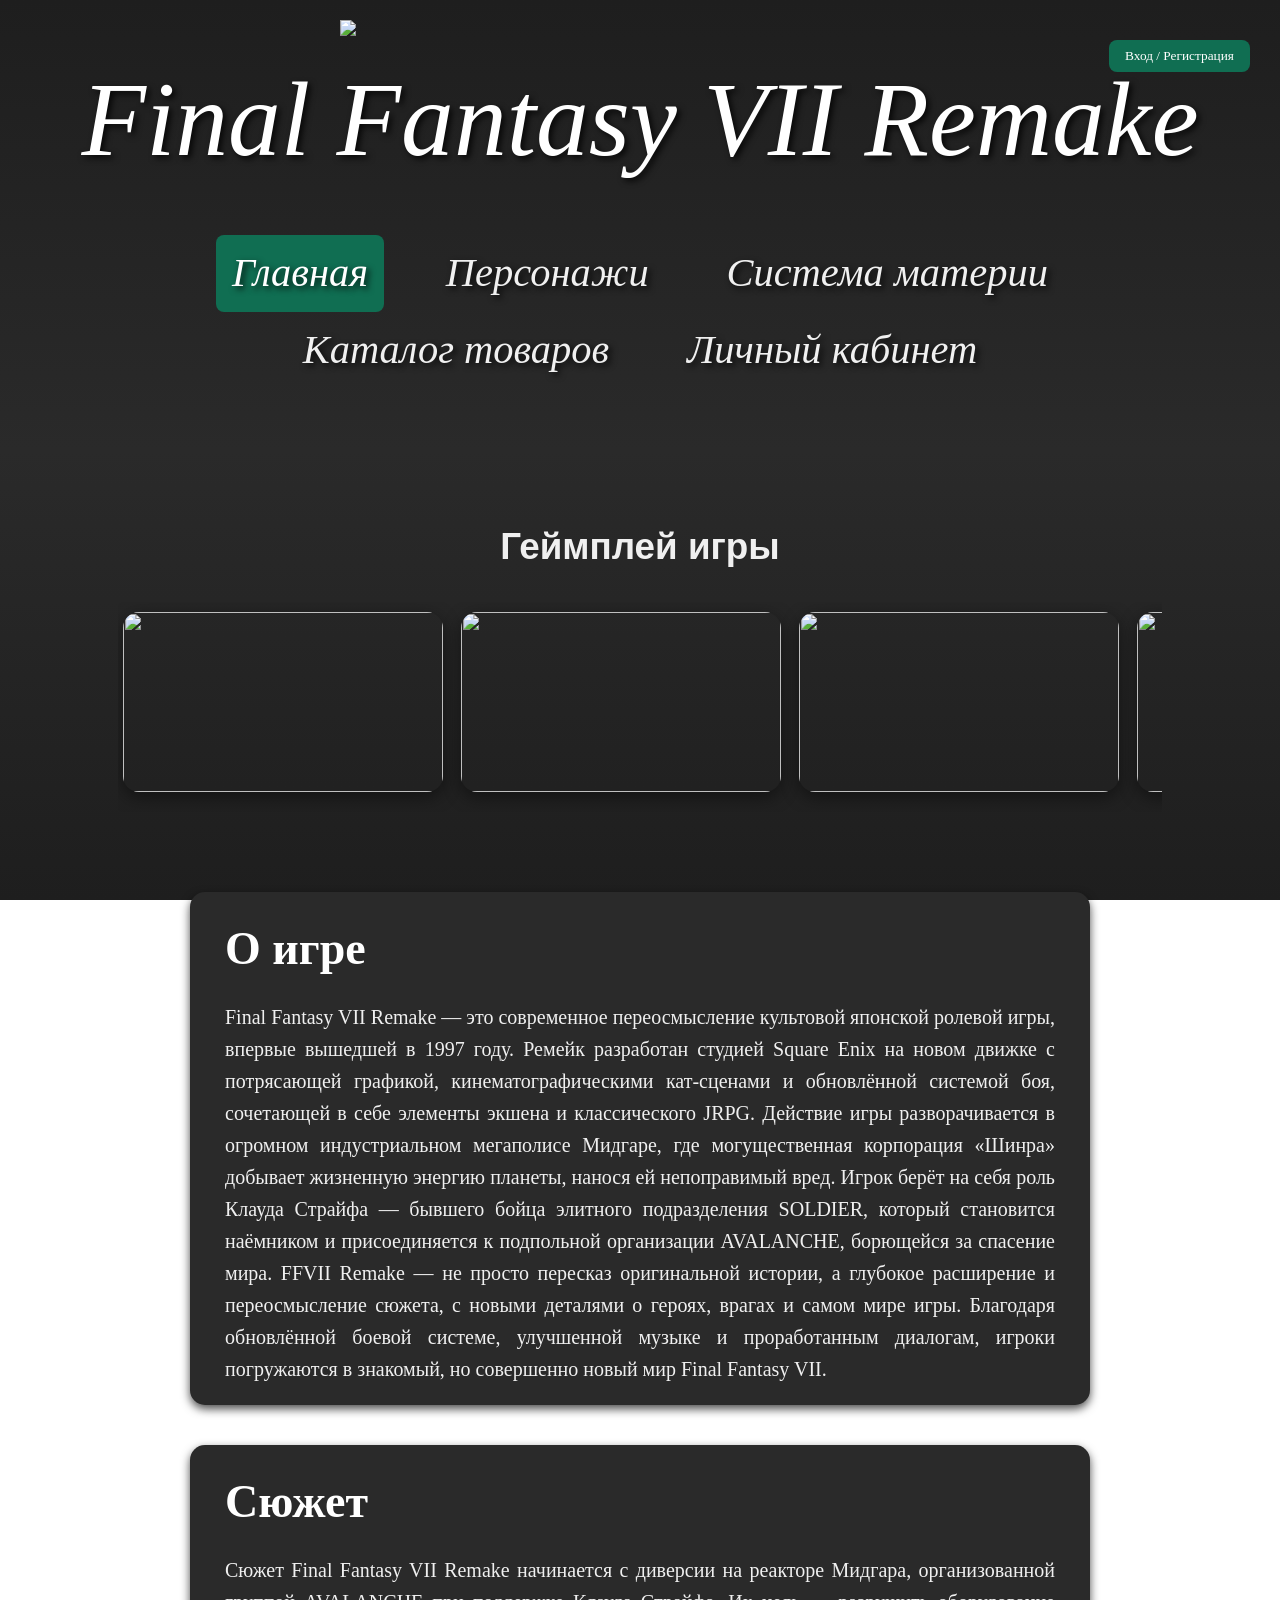
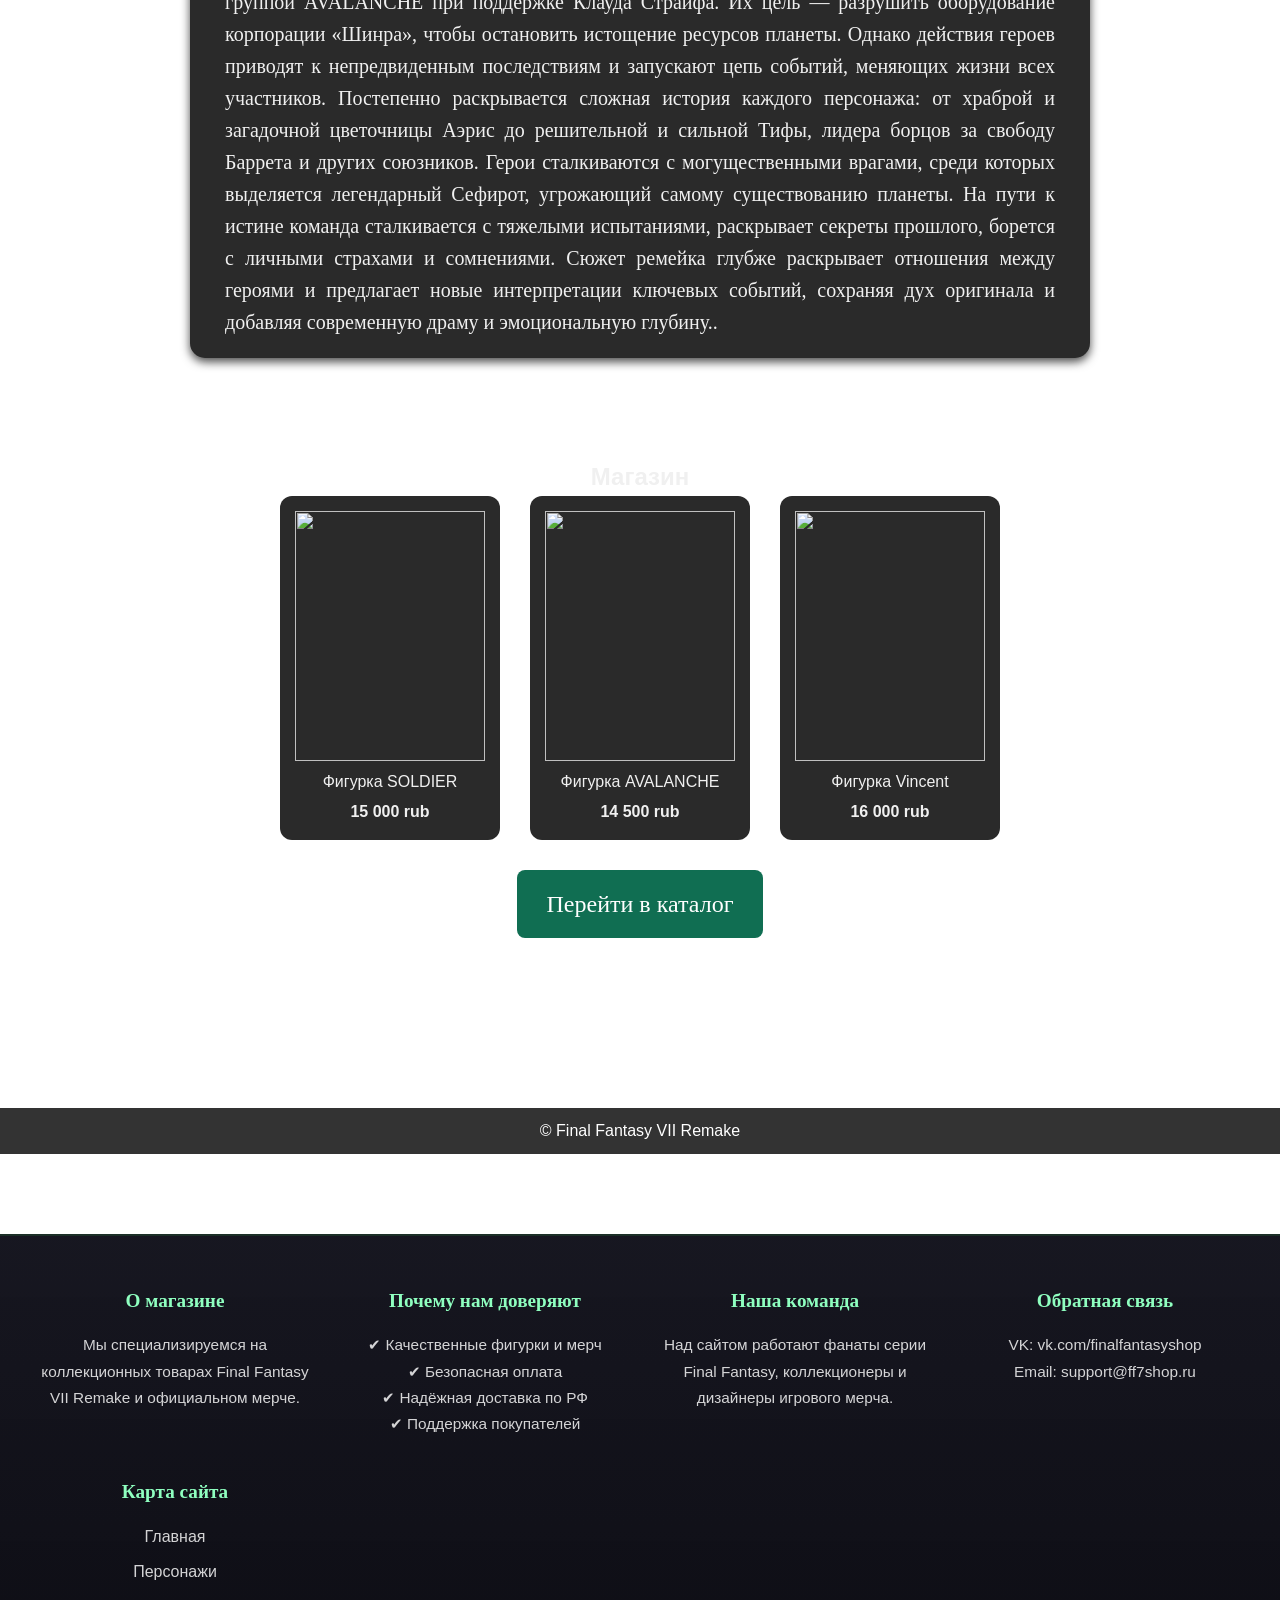
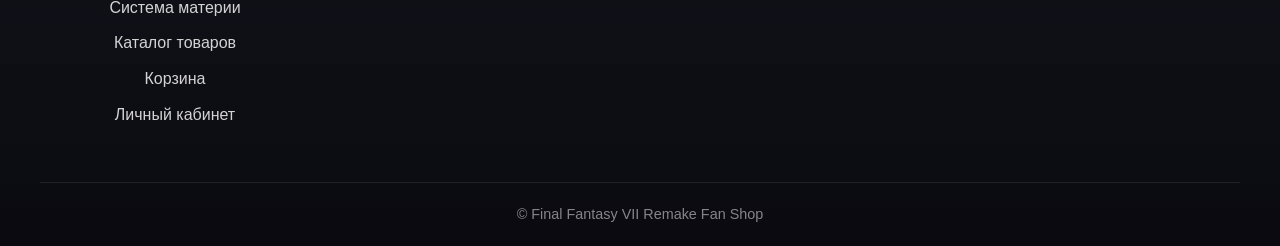
==== index.html @ 64604ea7 "Add files via upload" ====
<!DOCTYPE html>
<link rel="stylesheet" href="css/styles.css">
<script src="js/script.js" defer></script>
<html lang="ru">
<head>
    <meta charset="UTF-8">
    <title>Final Fantasy VII Remake — О игре</title>
    <link rel="stylesheet" href="css/styles.css">
</head>
<body>
    <header>
        <div id="auth-block" style="position:absolute; top:20px; right:30px;"></div>
        <a href="index.html" class="logo-container">
            <img src="images/logo.png" class="game-logo">
        </a>
        <a href="index.html" class="logo-title-link">
            <h1>Final Fantasy VII Remake</h1>
        </a>
        <nav class="main-nav">
            <a href="index.html" class="active">Главная</a>
            <a href="characters.html">Персонажи</a>
            <a href="materia.html">Система материи</a>
            <a href="shop.html">Каталог товаров</a>
            <a href="profile.html">Личный кабинет</a>
        </nav>
    </header>
    <main>
       
            <section class="gameplay-gallery">

                <h2>Геймплей игры</h2>

                <div class="gameplay-scroll">

                    <img src="images/game/1.jpg" onclick="openGameplay(this.src)">
                    <img src="images/game/2.jpg" onclick="openGameplay(this.src)">
                    <img src="images/game/3.jpg" onclick="openGameplay(this.src)">
                    <img src="images/game/4.jpg" onclick="openGameplay(this.src)">
                    <img src="images/game/5.jpg" onclick="openGameplay(this.src)">
                    <img src="images/game/6.jpg" class="slide">
                    <img src="images/game/7.jpg" class="slide">

                </div>

            </section>

            <!-- FULLSCREEN -->
            <div id="gameplayModal" class="gameplay-modal">

                <span class="gameplay-close" onclick="closeGameplay()">&times;</span>

                <img id="gameplayFull">

            </div>
        <section class="game-description">
            <h2>О игре</h2>
            <p>
                Final Fantasy VII Remake — это современное переосмысление культовой японской ролевой игры, впервые вышедшей в 1997 году. Ремейк разработан студией Square Enix на новом движке с потрясающей графикой, кинематографическими кат-сценами и обновлённой системой боя, сочетающей в себе элементы экшена и классического JRPG.

                Действие игры разворачивается в огромном индустриальном мегаполисе Мидгаре, где могущественная корпорация «Шинра» добывает жизненную энергию планеты, нанося ей непоправимый вред. Игрок берёт на себя роль Клауда Страйфа — бывшего бойца элитного подразделения SOLDIER, который становится наёмником и присоединяется к подпольной организации AVALANCHE, борющейся за спасение мира.

                FFVII Remake — не просто пересказ оригинальной истории, а глубокое расширение и переосмысление сюжета, с новыми деталями о героях, врагах и самом мире игры. Благодаря обновлённой боевой системе, улучшенной музыке и проработанным диалогам, игроки погружаются в знакомый, но совершенно новый мир Final Fantasy VII.
            </p>
        </section>
        <section class="game-plot">
            <h2>Сюжет</h2>
            <p>
                Сюжет Final Fantasy VII Remake начинается с диверсии на реакторе Мидгара, организованной группой AVALANCHE при поддержке Клауда Страйфа. Их цель — разрушить оборудование корпорации «Шинра», чтобы остановить истощение ресурсов планеты. Однако действия героев приводят к непредвиденным последствиям и запускают цепь событий, меняющих жизни всех участников.

                Постепенно раскрывается сложная история каждого персонажа: от храброй и загадочной цветочницы Аэрис до решительной и сильной Тифы, лидера борцов за свободу Баррета и других союзников. Герои сталкиваются с могущественными врагами, среди которых выделяется легендарный Сефирот, угрожающий самому существованию планеты.

                На пути к истине команда сталкивается с тяжелыми испытаниями, раскрывает секреты прошлого, борется с личными страхами и сомнениями. Сюжет ремейка глубже раскрывает отношения между героями и предлагает новые интерпретации ключевых событий, сохраняя дух оригинала и добавляя современную драму и эмоциональную глубину..
            </p>
        </section>
        <section class="shop-preview">
            <h2>Магазин</h2>

            <div class="shop-grid">
                <div class="shop-item" onclick="openShopModal('figura1')">
                    <img src="images/shop/fig1.jpg">
                    <p>Фигурка SOLDIER</p>
                    <p class="price">15 000 rub</p>
                </div>

                <div class="shop-item" onclick="openShopModal('figura2')">
                    <img src="images/shop/asd1.jpg">
                    <p>Фигурка AVALANCHE</p>
                    <p class="price">14 500 rub</p>
                </div>

                <div class="shop-item" onclick="openShopModal('figura3')">
                    <img src="images/shop/vinc1.jpg">
                    <p>Фигурка Vincent</p>
                    <p class="price">16 000 rub</p>
                </div>
            </div>

            <div class="shop-button-container">
                <a href="shop.html" class="shop-button">Перейти в каталог</a>
            </div>
        </section>
    </main>
    <footer>
        <p>&copy; Final Fantasy VII Remake</p>
    </footer>
    <div id="authModal" class="modal">

        <div class="modal-content">

            <span class="close" onclick="closeAuthModal()">&times;</span>

            <h2>Вход / Регистрация</h2>

            <form class="auth-form">

                <input type="text"
                       placeholder="Имя пользователя"
                       required>

                <input type="email"
                       placeholder="Email"
                       required>

                <input type="password"
                       placeholder="Пароль"
                       required>

                <button type="submit">
                    Войти
                </button>

            </form>

        </div>

    </div>
    <footer class="site-footer">

        <div class="footer-grid">

            <div class="footer-block">

                <h3>О магазине</h3>

                <p>
                    Мы специализируемся на коллекционных товарах
                    Final Fantasy VII Remake и официальном мерче.
                </p>

            </div>

            <div class="footer-block">

                <h3>Почему нам доверяют</h3>

                <p>
                    ✔ Качественные фигурки и мерч<br>
                    ✔ Безопасная оплата<br>
                    ✔ Надёжная доставка по РФ<br>
                    ✔ Поддержка покупателей
                </p>

            </div>

            <div class="footer-block">

                <h3>Наша команда</h3>

                <p>
                    Над сайтом работают фанаты серии Final Fantasy,
                    коллекционеры и дизайнеры игрового мерча.
                </p>

            </div>

            <div class="footer-block">

                <h3>Обратная связь</h3>

                <p>
                    VK: vk.com/finalfantasyshop<br>
                    Email: support@ff7shop.ru
                </p>

            </div>

            <div class="footer-block">

                <h3>Карта сайта</h3>

                <a href="index.html">Главная</a>
                <a href="characters.html">Персонажи</a>
                <a href="materia.html">Система материи</a>
                <a href="shop.html">Каталог товаров</a>
                <a href="cart.html">Корзина</a>
                <a href="profile.html">Личный кабинет</a>

            </div>

        </div>

        <div class="footer-bottom">
            © Final Fantasy VII Remake Fan Shop
        </div>

    </footer>

</body>
</html>
---- css/styles.css ----
/* Общие стили */
* {
    margin: 0;
    padding: 0;
    box-sizing: border-box;
}

body {
    font-family: "Arial", sans-serif;
    background: linear-gradient(to bottom, #1e1e1e, #2a2a2a, #1e1e1e);
    background-attachment: fixed;
    background-repeat: no-repeat;
    background-size: cover;
    color: #f0f0f0;
    line-height: 1.6;
    margin: 0;
    padding: 0;
    min-height: 100vh;
}

/* Логотип игры */
.logo-container {
    text-align: center;
    padding: 10px 0;
}

.game-logo {
    max-width: 600px;
    height: auto;
    display: block;
    margin: 0 auto;
}

/* Заголовок */
header {
    padding: 20px;
    text-align: center;
    color: #fff;
    font-size: 2.2em;
    font-family: "Luminari", fantasy, sans-serif;
    font-style: italic;
    font-weight: normal;
    text-shadow: 3px 3px 6px rgba(0, 0, 0, 0.8);
}
@keyframes glowPulse {
    0%, 100% {
        text-shadow: 0 0 5px #106e52, 0 0 10px #106e52, 0 0 20px #106e52, 0 0 40px #106e52;
    }

    50% {
        text-shadow: 0 0 2px #106e52, 0 0 4px #106e52, 0 0 8px #106e52, 0 0 16px #106e52;
    }
}

header h1 {
    font-family: "Cinzel", serif;
    font-style: italic;
    font-weight: normal;
    text-align: center;
    color: #fff;
    font-size: 3em;
    animation: glowPulse 2s ease-in-out infinite;
}



/* Основной контейнер */
main {
    max-width: 1200px;
    margin: 0 auto;
    padding: 20px;
    display: flex;
    flex-direction: column;
    align-items: center;
    padding-bottom: 120px;
}

/* Обзор игры */
.game-description, .game-plot {
    font-family: "Cinzel", serif;
    margin-bottom: 40px;
    text-align: justify;
    padding: 20px 35px;
    background: #2a2a2a;
    border-radius: 15px;
    box-shadow: 0 4px 10px rgba(0, 0, 0, 0.7);
    width: 100%;
    max-width: 900px;
    margin-left: auto;
    margin-right: auto;
    font-size: 1.25em; /* ← вот эта строка */
}

    .game-description h2, .game-plot h2 {
        font-family: "Cinzel", serif;
        color: #fff;
        margin-bottom: 15px;
        font-size: 2.3em; /* ← и эта строка */
    }

/* Галерея персонажей */
.character-gallery {
    text-align: center;
    margin-top: 10px;
}

.character-icons {

    display: grid;

    grid-template-columns: repeat(5, 1fr);

    gap: 35px;

    justify-items: center;

    margin-top: 40px;

    padding: 20px;
}

.character-icon {

    width: 170px;

    transition:
            transform 0.3s ease,
            box-shadow 0.3s ease,
            filter 0.3s ease;

    cursor: pointer;
}

.character-icon img {

    width: 100%;

    height: 230px;

    object-fit: contain;

    background: rgba(0,0,0,0.35);

    border-radius: 18px;

    border: 2px solid rgba(255,255,255,0.15);

    box-shadow: 0 0 12px rgba(0,0,0,0.4);

    padding: 10px;
}
.character-icon:hover {

    transform: scale(1.08);

    filter: brightness(1.08);

    box-shadow:
            0 0 20px rgba(0, 170, 255, 0.6),
            0 0 45px rgba(0, 120, 255, 0.4);
}

.character-icon:hover img {
    transform: scale(1.05); 
}

/* Модальные окна */
.modal {
    display: none;
    position: fixed;
    z-index: 1;
    left: 0;
    top: 0;
    width: 100%;
    height: 100%;
    overflow: auto;
    background-color: rgba(0,0,0,0.7);
    padding: 20px;
}

.modal-content {
    background-color: #333;
    margin: 15% auto;
    padding: 30px;
    width: 80%;
    max-width: 800px;
    border-radius: 10px;
    text-align: center;
    box-shadow: 0 4px 20px rgba(0, 0, 0, 0.7); 
}

.close {
    color: #aaa;
    float: right;
    font-size: 28px;
    font-weight: bold;
    cursor: pointer;
}

.close:hover,
.close:focus {
    color: #fff;
    text-decoration: none;
    cursor: pointer;
}

.modal-content img {
    width: 100%;
    max-width: 400px;  
    height: 400px;  

    object-fit: contain; 

    display: block;
    margin: 0 auto 20px;
}


/* Подвал */
footer {
    background: #333;
    color: #fff;
    text-align: center;
    padding: 10px;
    position: relative;
    width: 100%;
    bottom: 0;
    font-size: 1em;
}
.modal-content p {
    font-family: 'Playfair Display', serif;
    font-size: 1em;
    font-style: italic;
    color: #f0f0f0;
    text-align: justify;
    line-height: 1.8;
    text-indent: 2em; 
    margin-bottom: 1em;
}

/* Мобильная адаптация */
@media (max-width: 768px) {
    .character-icons {
        flex-direction: column;
    }

    .game-description, .game-plot {
        padding: 10px;
    }
}
.shop-preview {
    margin-top: 60px;
    text-align: center;
}

.shop {
    width: 100%;
    max-width: 1200px;
    margin: 30px auto;
    text-align: center;
}
.shop-grid {
    display: flex;
    gap: 30px;
    justify-content: center;
    flex-wrap: wrap;
}

.shop-item {
    background: #2a2a2a;
    padding: 15px;
    border-radius: 12px;
    width: 220px;
    cursor: pointer;
}

    .shop-item img {
        width: 100%;
        height: 250px;
        object-fit: contain;
    }

.price {
    font-weight: bold;
    margin-top: 5px;
}

.shop-link {
    display: inline-block;
    margin-top: 25px;
    color: #106e52;
    text-decoration: none;
    font-size: 1.1em;
}


.shop-item button {
    background: #106e52;
    color: #fff;
    border: none;
    padding: 10px 18px;
    border-radius: 8px;
    cursor: pointer;
}

.auth {
    max-width: 400px;
    margin: 40px auto;
    background: #2a2a2a;
    padding: 30px;
    border-radius: 15px;
}

.auth-form input {
    width: 100%;
    padding: 10px;
    margin-bottom: 15px;
    border-radius: 6px;
    border: none;
    font-size: 1em;
}

.auth-form button {
    width: 100%;
    background: #106e52;
    color: white;
    padding: 10px;
    border: none;
    border-radius: 6px;
    font-size: 1em;
    cursor: pointer;
}
.gallery-controls {
    display: flex;
    justify-content: center;
    gap: 20px;
    margin: 15px 0;
}

    .gallery-controls button {
        background: #106e52;
        color: #fff;
        border: none;
        padding: 8px 16px;
        font-size: 1.2em;
        border-radius: 8px;
        cursor: pointer;
    }
.add-cart-btn {
    margin-top: 10px;
    background: linear-gradient(135deg, #106e52, #1fa27b);
    color: #fff;
    border: none;
    padding: 10px 16px;
    border-radius: 10px;
    font-size: 0.95em;
    cursor: pointer;
    transition: transform 0.2s, box-shadow 0.2s;
}

    .add-cart-btn:hover {
        transform: translateY(-2px);
        box-shadow: 0 6px 15px rgba(0,0,0,0.4);
    }

.cart {
    max-width: 700px;
    margin: 40px auto;
    background: #2a2a2a;
    padding: 30px;
    border-radius: 15px;
}

.cart-item {
    display: flex;
    justify-content: space-between;
    margin-bottom: 12px;
}

    .cart-item button {
        background: transparent;
        color: #ff6b6b;
        border: none;
        font-size: 1.2em;
        cursor: pointer;
    }

.cart-summary {
    margin: 20px 0;
    font-size: 1.3em;
}

/* Toast */
.cart-toast {
    position: fixed;
    bottom: 30px;
    right: 30px;
    background: #106e52;
    padding: 15px 20px;
    border-radius: 10px;
    color: #fff;
    animation: fadeInOut 2s;
}

@keyframes fadeInOut {
    0% {
        opacity: 0;
        transform: translateY(20px);
    }

    20% {
        opacity: 1;
        transform: translateY(0);
    }

    80% {
        opacity: 1;
    }

    100% {
        opacity: 0;
    }
}

/* Bounce */
.cart-bounce {
    animation: bounce 0.4s;
}

@keyframes bounce {
    0% {
        transform: scale(1);
    }

    50% {
        transform: scale(1.2);
    }

    100% {
        transform: scale(1);
    }
}
.main-nav {
    margin: 30px auto 10px auto;
    text-align: center;
}

    .main-nav a {
        font-family: 'Cinzel', serif;
        display: inline-block;
        margin: 0 18px;
        font-size: 1.15em;
        text-decoration: none;
        color: #f0f0f0;
        padding: 6px 16px;
        border-radius: 8px;
        transition: background 0.2s, color 0.2s;
    }

        .main-nav a:hover,
        .main-nav a.active {
            background: #106e52;
            color: #fff;
            text-decoration: none;
        }
/* Стили для кнопки "Перейти в магазин" */
.shop-button-container {
    text-align: center;
    margin-top: 30px;
    margin-bottom: 50px;
}

.shop-button {
    font-family: 'Cinzel', serif;
    font-size: 1.5em;
    padding: 15px 30px;
    background-color: #106e52;
    color: #fff;
    text-decoration: none;
    border-radius: 8px;
    transition: background-color 0.3s, transform 0.3s;
    display: inline-block;
}

    .shop-button:hover {
        background-color: #0d5e47;
        transform: scale(1.05);
    }

.auth-block {
    position: absolute;
    top: 20px;
    right: 30px;
}

.login-btn,
.logout-btn {
    background: #106e52;
    color: #fff;
    border: none;
    padding: 8px 16px;
    border-radius: 8px;
    cursor: pointer;
    font-family: 'Cinzel', serif;
}

.user-name {
    margin-right: 12px;
    font-family: 'Cinzel', serif;
}
.checkout-btn {
    margin-top: 15px;
    width: 100%;
    padding: 12px;
    font-size: 16px;
    background: linear-gradient(45deg, #00c6ff, #0072ff);
    border: none;
    border-radius: 8px;
    color: white;
    cursor: pointer;
    transition: 0.3s;
}

.checkout-btn:hover {
    transform: scale(1.05);
}

.checkout-modal {
    text-align: center;
}

.qr-image {
    width: 200px;
    margin: 20px auto;
    display: block;
}

/* ======================
   GAMEPLAY GALLERY
====================== */

.gameplay-gallery {
    margin: 70px auto;
    width: 90%;
    text-align: center;
}

.gameplay-gallery h2 {
    font-size: 2.3em;
    margin-bottom: 25px;
}

/* Контейнер */
.gameplay-scroll {

    display: flex;
    gap: 18px;

    overflow-x: auto;
    overflow-y: hidden;

    padding: 10px 5px 20px;

    scroll-behavior: smooth;

    max-width: 100%;
}

/* Скролл */
.gameplay-scroll::-webkit-scrollbar {
    height: 10px;
}

.gameplay-scroll::-webkit-scrollbar-thumb {
    background: rgba(255,255,255,0.35);
    border-radius: 20px;
}

/* Картинки */
.gameplay-scroll img {

    width: 320px;
    height: 180px;

    object-fit: cover;

    border-radius: 16px;

    flex-shrink: 0;

    transition: 0.3s;

    cursor: pointer;

    box-shadow: 0 5px 18px rgba(0,0,0,0.45);
}

/* Hover */
.gameplay-scroll img:hover {
    transform: scale(1.03);
}
/* ======================
   FULLSCREEN GAMEPLAY
====================== */

.gameplay-modal {

    display: none;

    position: fixed;

    z-index: 9999;

    left: 0;
    top: 0;

    width: 100%;
    height: 100%;

    background: rgba(0,0,0,0.92);

    justify-content: center;
    align-items: center;
}

.gameplay-modal img {

    max-width: 90%;
    max-height: 90%;

    border-radius: 18px;

    box-shadow: 0 10px 40px rgba(0,0,0,0.8);
}

.gameplay-close {

    position: absolute;

    top: 25px;
    right: 40px;

    font-size: 55px;

    color: white;

    cursor: pointer;

    transition: 0.3s;
}

.gameplay-close:hover {
    transform: scale(1.15);
}


/* ======================
   CART WIDGET
====================== */

.cart-widget {

    position: fixed;

    right: 35px;
    top: 320px;

    z-index: 9999;

    display: flex;
    flex-direction: column;
    align-items: center;
}

/* КОРЗИНА */
.cart-link {

    width: 82px;
    height: 82px;

    border-radius: 24px;

    background: linear-gradient(
            145deg,
            rgba(20, 80, 55, 0.96),
            rgba(12, 45, 32, 0.96)
    );

    border: 2px solid rgba(120,255,170,0.35);

    display: flex;
    justify-content: center;
    align-items: center;

    box-shadow:
            0 8px 24px rgba(0,0,0,0.35),
            0 0 18px rgba(0,255,120,0.18);

    transition: 0.3s ease;

    position: relative;

    backdrop-filter: blur(8px);
}
.cart-link:hover {
    transform: scale(1.05);
}


.qty-btn:hover {
    transform: scale(1.2);
}

/* ЦИФРА */
#cart-count {

    position: absolute;

    bottom: 8px;
    right: 10px;

    background: #ff4444;

    color: white;

    width: 28px;
    height: 28px;

    border-radius: 50%;

    display: flex;
    align-items: center;
    justify-content: center;

    font-size: 14px;
    font-weight: bold;

    box-shadow:
            0 3px 10px rgba(0,0,0,0.3);
}

.cart-icon {

    width: 36px;
    height: 36px;

    object-fit: contain;

    transition: 0.25s;

    filter:
            brightness(1.15)
            drop-shadow(0 0 8px rgba(120,255,170,0.45));
}
.cart-link:hover .cart-icon {

    transform: scale(1.08);

    filter:
            brightness(1.25)
            drop-shadow(0 0 12px rgba(120,255,170,0.75));
}


/* АНИМАЦИЯ */
.cart-bounce {
    animation: cartBounce 0.45s;
}

@keyframes cartBounce {

    0% {
        transform: scale(1);
    }

    50% {
        transform: scale(1.18);
    }

    100% {
        transform: scale(1);
    }
}
.cart-item {

    display: flex;

    justify-content: space-between;

    align-items: center;

    background: rgba(255,255,255,0.08);

    padding: 20px;

    margin-bottom: 15px;

    border-radius: 15px;
}

.cart-qty {

    display: flex;

    align-items: center;

    gap: 12px;
}

.cart-qty button {

    width: 34px;
    height: 34px;

    border: none;

    border-radius: 10px;

    background: #e63946;

    color: white;

    font-size: 20px;

    cursor: pointer;

    transition: 0.2s;
}

.cart-qty button:hover {
    transform: scale(1.1);
}

.cart-qty span {

    font-size: 18px;

    font-weight: bold;

    min-width: 20px;

    text-align: center;
}
.logo-title-link {

    text-decoration: none;

    color: inherit;

    display: inline-block;
}

.logo-title-link h1 {

    transition: 0.3s;
}

.logo-title-link:hover h1 {

    transform: scale(1.03);

    color: #ffffff;
}
.checkout-modal {

    max-width: 700px;

    width: 90%;
}

.checkout-grid {

    display: flex;

    flex-direction: column;

    gap: 25px;

    margin-top: 25px;
}

.checkout-block {

    display: flex;

    flex-direction: column;

    gap: 12px;
}

.checkout-block h3 {

    margin-bottom: 5px;
}

.checkout-block input,
.checkout-block select {

    padding: 14px;

    border-radius: 12px;

    border: none;

    background: rgba(255,255,255,0.08);

    color: white;

    font-size: 16px;
}

.checkout-block input::placeholder {

    color: rgba(255,255,255,0.6);
}

.card-row {

    display: flex;

    gap: 15px;
}

.checkout-total {

    margin-top: 25px;

    font-size: 22px;

    text-align: center;
}

.checkout-pay-btn {

    width: 100%;

    margin-top: 25px;

    padding: 16px;

    border: none;

    border-radius: 14px;

    background: linear-gradient(135deg, #ff4d6d, #c9184a);

    color: white;

    font-size: 18px;

    font-weight: bold;

    cursor: pointer;

    transition: 0.3s;
}

.checkout-pay-btn:hover {

    transform: scale(1.03);
}
.checkout-block select option {

    background: #1e1e1e;

    color: white;
}
.profile-section {

    max-width: 1200px;
    margin: 50px auto;
    padding: 20px;
}

.profile-card {

    background: rgba(20,20,30,0.95);

    border-radius: 20px;

    padding: 40px;

    text-align: center;

    margin-bottom: 40px;

    box-shadow: 0 0 25px rgba(0,0,0,0.5);
}

.profile-avatar {

    width: 140px;
    height: 140px;

    border-radius: 50%;

    object-fit: cover;

    margin-bottom: 20px;
}

.orders-block {

    background: rgba(20,20,30,0.95);

    border-radius: 20px;

    padding: 30px;
}

.order-item {

    background: rgba(255,255,255,0.06);

    padding: 20px;

    border-radius: 14px;

    margin-top: 20px;
}
.gameplay-gallery {

    margin: 80px auto;

    text-align: center;

    width: 90%;
}

.gameplay-slider {

    position: relative;

    width: 100%;

    max-width: 1100px;

    height: 620px;

    margin: 40px auto;

    overflow: hidden;

    border-radius: 24px;

    box-shadow: 0 0 35px rgba(0,0,0,0.5);
}

.gameplay-slider .slide {

    position: absolute;

    width: 100%;
    height: 100%;

    object-fit: cover;

    opacity: 0;

    transition: opacity 1s ease;

    left: 0;
    top: 0;
}

.gameplay-slider .slide.active {

    opacity: 1;
}
/* ======================
   FOOTER
====================== */

.site-footer {

    margin-top: 80px;

    background:
            linear-gradient(
                    180deg,
                    rgba(18,18,28,0.98),
                    rgba(10,10,16,1)
            );

    border-top:
            2px solid rgba(120,255,170,0.15);

    padding:
            50px 40px 20px;

    color: #f0f0f0;
}

.footer-grid {

    max-width: 1400px;

    margin: 0 auto;

    display: grid;

    grid-template-columns:
        repeat(auto-fit, minmax(220px, 1fr));

    gap: 40px;
}

.footer-block h3 {

    margin-bottom: 16px;

    color: #8fffc0;

    font-size: 1.2em;

    font-family: 'Cinzel', serif;
}

.footer-block p {

    line-height: 1.7;

    color: rgba(255,255,255,0.82);

    font-size: 0.96em;
}

.footer-block a {

    display: block;

    margin-bottom: 10px;

    color: rgba(255,255,255,0.82);

    text-decoration: none;

    transition: 0.25s;
}

.footer-block a:hover {

    color: #8fffc0;

    transform: translateX(4px);
}

.footer-bottom {

    margin-top: 45px;

    padding-top: 20px;

    text-align: center;

    border-top:
            1px solid rgba(255,255,255,0.08);

    color: rgba(255,255,255,0.5);

    font-size: 0.9em;
}
---- css/styles.css ----
/* Общие стили */
* {
    margin: 0;
    padding: 0;
    box-sizing: border-box;
}

body {
    font-family: "Arial", sans-serif;
    background: linear-gradient(to bottom, #1e1e1e, #2a2a2a, #1e1e1e);
    background-attachment: fixed;
    background-repeat: no-repeat;
    background-size: cover;
    color: #f0f0f0;
    line-height: 1.6;
    margin: 0;
    padding: 0;
    min-height: 100vh;
}

/* Логотип игры */
.logo-container {
    text-align: center;
    padding: 10px 0;
}

.game-logo {
    max-width: 600px;
    height: auto;
    display: block;
    margin: 0 auto;
}

/* Заголовок */
header {
    padding: 20px;
    text-align: center;
    color: #fff;
    font-size: 2.2em;
    font-family: "Luminari", fantasy, sans-serif;
    font-style: italic;
    font-weight: normal;
    text-shadow: 3px 3px 6px rgba(0, 0, 0, 0.8);
}
@keyframes glowPulse {
    0%, 100% {
        text-shadow: 0 0 5px #106e52, 0 0 10px #106e52, 0 0 20px #106e52, 0 0 40px #106e52;
    }

    50% {
        text-shadow: 0 0 2px #106e52, 0 0 4px #106e52, 0 0 8px #106e52, 0 0 16px #106e52;
    }
}

header h1 {
    font-family: "Cinzel", serif;
    font-style: italic;
    font-weight: normal;
    text-align: center;
    color: #fff;
    font-size: 3em;
    animation: glowPulse 2s ease-in-out infinite;
}



/* Основной контейнер */
main {
    max-width: 1200px;
    margin: 0 auto;
    padding: 20px;
    display: flex;
    flex-direction: column;
    align-items: center;
    padding-bottom: 120px;
}

/* Обзор игры */
.game-description, .game-plot {
    font-family: "Cinzel", serif;
    margin-bottom: 40px;
    text-align: justify;
    padding: 20px 35px;
    background: #2a2a2a;
    border-radius: 15px;
    box-shadow: 0 4px 10px rgba(0, 0, 0, 0.7);
    width: 100%;
    max-width: 900px;
    margin-left: auto;
    margin-right: auto;
    font-size: 1.25em; /* ← вот эта строка */
}

    .game-description h2, .game-plot h2 {
        font-family: "Cinzel", serif;
        color: #fff;
        margin-bottom: 15px;
        font-size: 2.3em; /* ← и эта строка */
    }

/* Галерея персонажей */
.character-gallery {
    text-align: center;
    margin-top: 10px;
}

.character-icons {

    display: grid;

    grid-template-columns: repeat(5, 1fr);

    gap: 35px;

    justify-items: center;

    margin-top: 40px;

    padding: 20px;
}

.character-icon {

    width: 170px;

    transition:
            transform 0.3s ease,
            box-shadow 0.3s ease,
            filter 0.3s ease;

    cursor: pointer;
}

.character-icon img {

    width: 100%;

    height: 230px;

    object-fit: contain;

    background: rgba(0,0,0,0.35);

    border-radius: 18px;

    border: 2px solid rgba(255,255,255,0.15);

    box-shadow: 0 0 12px rgba(0,0,0,0.4);

    padding: 10px;
}
.character-icon:hover {

    transform: scale(1.08);

    filter: brightness(1.08);

    box-shadow:
            0 0 20px rgba(0, 170, 255, 0.6),
            0 0 45px rgba(0, 120, 255, 0.4);
}

.character-icon:hover img {
    transform: scale(1.05); 
}

/* Модальные окна */
.modal {
    display: none;
    position: fixed;
    z-index: 1;
    left: 0;
    top: 0;
    width: 100%;
    height: 100%;
    overflow: auto;
    background-color: rgba(0,0,0,0.7);
    padding: 20px;
}

.modal-content {
    background-color: #333;
    margin: 15% auto;
    padding: 30px;
    width: 80%;
    max-width: 800px;
    border-radius: 10px;
    text-align: center;
    box-shadow: 0 4px 20px rgba(0, 0, 0, 0.7); 
}

.close {
    color: #aaa;
    float: right;
    font-size: 28px;
    font-weight: bold;
    cursor: pointer;
}

.close:hover,
.close:focus {
    color: #fff;
    text-decoration: none;
    cursor: pointer;
}

.modal-content img {
    width: 100%;
    max-width: 400px;  
    height: 400px;  

    object-fit: contain; 

    display: block;
    margin: 0 auto 20px;
}


/* Подвал */
footer {
    background: #333;
    color: #fff;
    text-align: center;
    padding: 10px;
    position: relative;
    width: 100%;
    bottom: 0;
    font-size: 1em;
}
.modal-content p {
    font-family: 'Playfair Display', serif;
    font-size: 1em;
    font-style: italic;
    color: #f0f0f0;
    text-align: justify;
    line-height: 1.8;
    text-indent: 2em; 
    margin-bottom: 1em;
}

/* Мобильная адаптация */
@media (max-width: 768px) {
    .character-icons {
        flex-direction: column;
    }

    .game-description, .game-plot {
        padding: 10px;
    }
}
.shop-preview {
    margin-top: 60px;
    text-align: center;
}

.shop {
    width: 100%;
    max-width: 1200px;
    margin: 30px auto;
    text-align: center;
}
.shop-grid {
    display: flex;
    gap: 30px;
    justify-content: center;
    flex-wrap: wrap;
}

.shop-item {
    background: #2a2a2a;
    padding: 15px;
    border-radius: 12px;
    width: 220px;
    cursor: pointer;
}

    .shop-item img {
        width: 100%;
        height: 250px;
        object-fit: contain;
    }

.price {
    font-weight: bold;
    margin-top: 5px;
}

.shop-link {
    display: inline-block;
    margin-top: 25px;
    color: #106e52;
    text-decoration: none;
    font-size: 1.1em;
}


.shop-item button {
    background: #106e52;
    color: #fff;
    border: none;
    padding: 10px 18px;
    border-radius: 8px;
    cursor: pointer;
}

.auth {
    max-width: 400px;
    margin: 40px auto;
    background: #2a2a2a;
    padding: 30px;
    border-radius: 15px;
}

.auth-form input {
    width: 100%;
    padding: 10px;
    margin-bottom: 15px;
    border-radius: 6px;
    border: none;
    font-size: 1em;
}

.auth-form button {
    width: 100%;
    background: #106e52;
    color: white;
    padding: 10px;
    border: none;
    border-radius: 6px;
    font-size: 1em;
    cursor: pointer;
}
.gallery-controls {
    display: flex;
    justify-content: center;
    gap: 20px;
    margin: 15px 0;
}

    .gallery-controls button {
        background: #106e52;
        color: #fff;
        border: none;
        padding: 8px 16px;
        font-size: 1.2em;
        border-radius: 8px;
        cursor: pointer;
    }
.add-cart-btn {
    margin-top: 10px;
    background: linear-gradient(135deg, #106e52, #1fa27b);
    color: #fff;
    border: none;
    padding: 10px 16px;
    border-radius: 10px;
    font-size: 0.95em;
    cursor: pointer;
    transition: transform 0.2s, box-shadow 0.2s;
}

    .add-cart-btn:hover {
        transform: translateY(-2px);
        box-shadow: 0 6px 15px rgba(0,0,0,0.4);
    }

.cart {
    max-width: 700px;
    margin: 40px auto;
    background: #2a2a2a;
    padding: 30px;
    border-radius: 15px;
}

.cart-item {
    display: flex;
    justify-content: space-between;
    margin-bottom: 12px;
}

    .cart-item button {
        background: transparent;
        color: #ff6b6b;
        border: none;
        font-size: 1.2em;
        cursor: pointer;
    }

.cart-summary {
    margin: 20px 0;
    font-size: 1.3em;
}

/* Toast */
.cart-toast {
    position: fixed;
    bottom: 30px;
    right: 30px;
    background: #106e52;
    padding: 15px 20px;
    border-radius: 10px;
    color: #fff;
    animation: fadeInOut 2s;
}

@keyframes fadeInOut {
    0% {
        opacity: 0;
        transform: translateY(20px);
    }

    20% {
        opacity: 1;
        transform: translateY(0);
    }

    80% {
        opacity: 1;
    }

    100% {
        opacity: 0;
    }
}

/* Bounce */
.cart-bounce {
    animation: bounce 0.4s;
}

@keyframes bounce {
    0% {
        transform: scale(1);
    }

    50% {
        transform: scale(1.2);
    }

    100% {
        transform: scale(1);
    }
}
.main-nav {
    margin: 30px auto 10px auto;
    text-align: center;
}

    .main-nav a {
        font-family: 'Cinzel', serif;
        display: inline-block;
        margin: 0 18px;
        font-size: 1.15em;
        text-decoration: none;
        color: #f0f0f0;
        padding: 6px 16px;
        border-radius: 8px;
        transition: background 0.2s, color 0.2s;
    }

        .main-nav a:hover,
        .main-nav a.active {
            background: #106e52;
            color: #fff;
            text-decoration: none;
        }
/* Стили для кнопки "Перейти в магазин" */
.shop-button-container {
    text-align: center;
    margin-top: 30px;
    margin-bottom: 50px;
}

.shop-button {
    font-family: 'Cinzel', serif;
    font-size: 1.5em;
    padding: 15px 30px;
    background-color: #106e52;
    color: #fff;
    text-decoration: none;
    border-radius: 8px;
    transition: background-color 0.3s, transform 0.3s;
    display: inline-block;
}

    .shop-button:hover {
        background-color: #0d5e47;
        transform: scale(1.05);
    }

.auth-block {
    position: absolute;
    top: 20px;
    right: 30px;
}

.login-btn,
.logout-btn {
    background: #106e52;
    color: #fff;
    border: none;
    padding: 8px 16px;
    border-radius: 8px;
    cursor: pointer;
    font-family: 'Cinzel', serif;
}

.user-name {
    margin-right: 12px;
    font-family: 'Cinzel', serif;
}
.checkout-btn {
    margin-top: 15px;
    width: 100%;
    padding: 12px;
    font-size: 16px;
    background: linear-gradient(45deg, #00c6ff, #0072ff);
    border: none;
    border-radius: 8px;
    color: white;
    cursor: pointer;
    transition: 0.3s;
}

.checkout-btn:hover {
    transform: scale(1.05);
}

.checkout-modal {
    text-align: center;
}

.qr-image {
    width: 200px;
    margin: 20px auto;
    display: block;
}

/* ======================
   GAMEPLAY GALLERY
====================== */

.gameplay-gallery {
    margin: 70px auto;
    width: 90%;
    text-align: center;
}

.gameplay-gallery h2 {
    font-size: 2.3em;
    margin-bottom: 25px;
}

/* Контейнер */
.gameplay-scroll {

    display: flex;
    gap: 18px;

    overflow-x: auto;
    overflow-y: hidden;

    padding: 10px 5px 20px;

    scroll-behavior: smooth;

    max-width: 100%;
}

/* Скролл */
.gameplay-scroll::-webkit-scrollbar {
    height: 10px;
}

.gameplay-scroll::-webkit-scrollbar-thumb {
    background: rgba(255,255,255,0.35);
    border-radius: 20px;
}

/* Картинки */
.gameplay-scroll img {

    width: 320px;
    height: 180px;

    object-fit: cover;

    border-radius: 16px;

    flex-shrink: 0;

    transition: 0.3s;

    cursor: pointer;

    box-shadow: 0 5px 18px rgba(0,0,0,0.45);
}

/* Hover */
.gameplay-scroll img:hover {
    transform: scale(1.03);
}
/* ======================
   FULLSCREEN GAMEPLAY
====================== */

.gameplay-modal {

    display: none;

    position: fixed;

    z-index: 9999;

    left: 0;
    top: 0;

    width: 100%;
    height: 100%;

    background: rgba(0,0,0,0.92);

    justify-content: center;
    align-items: center;
}

.gameplay-modal img {

    max-width: 90%;
    max-height: 90%;

    border-radius: 18px;

    box-shadow: 0 10px 40px rgba(0,0,0,0.8);
}

.gameplay-close {

    position: absolute;

    top: 25px;
    right: 40px;

    font-size: 55px;

    color: white;

    cursor: pointer;

    transition: 0.3s;
}

.gameplay-close:hover {
    transform: scale(1.15);
}


/* ======================
   CART WIDGET
====================== */

.cart-widget {

    position: fixed;

    right: 35px;
    top: 320px;

    z-index: 9999;

    display: flex;
    flex-direction: column;
    align-items: center;
}

/* КОРЗИНА */
.cart-link {

    width: 82px;
    height: 82px;

    border-radius: 24px;

    background: linear-gradient(
            145deg,
            rgba(20, 80, 55, 0.96),
            rgba(12, 45, 32, 0.96)
    );

    border: 2px solid rgba(120,255,170,0.35);

    display: flex;
    justify-content: center;
    align-items: center;

    box-shadow:
            0 8px 24px rgba(0,0,0,0.35),
            0 0 18px rgba(0,255,120,0.18);

    transition: 0.3s ease;

    position: relative;

    backdrop-filter: blur(8px);
}
.cart-link:hover {
    transform: scale(1.05);
}


.qty-btn:hover {
    transform: scale(1.2);
}

/* ЦИФРА */
#cart-count {

    position: absolute;

    bottom: 8px;
    right: 10px;

    background: #ff4444;

    color: white;

    width: 28px;
    height: 28px;

    border-radius: 50%;

    display: flex;
    align-items: center;
    justify-content: center;

    font-size: 14px;
    font-weight: bold;

    box-shadow:
            0 3px 10px rgba(0,0,0,0.3);
}

.cart-icon {

    width: 36px;
    height: 36px;

    object-fit: contain;

    transition: 0.25s;

    filter:
            brightness(1.15)
            drop-shadow(0 0 8px rgba(120,255,170,0.45));
}
.cart-link:hover .cart-icon {

    transform: scale(1.08);

    filter:
            brightness(1.25)
            drop-shadow(0 0 12px rgba(120,255,170,0.75));
}


/* АНИМАЦИЯ */
.cart-bounce {
    animation: cartBounce 0.45s;
}

@keyframes cartBounce {

    0% {
        transform: scale(1);
    }

    50% {
        transform: scale(1.18);
    }

    100% {
        transform: scale(1);
    }
}
.cart-item {

    display: flex;

    justify-content: space-between;

    align-items: center;

    background: rgba(255,255,255,0.08);

    padding: 20px;

    margin-bottom: 15px;

    border-radius: 15px;
}

.cart-qty {

    display: flex;

    align-items: center;

    gap: 12px;
}

.cart-qty button {

    width: 34px;
    height: 34px;

    border: none;

    border-radius: 10px;

    background: #e63946;

    color: white;

    font-size: 20px;

    cursor: pointer;

    transition: 0.2s;
}

.cart-qty button:hover {
    transform: scale(1.1);
}

.cart-qty span {

    font-size: 18px;

    font-weight: bold;

    min-width: 20px;

    text-align: center;
}
.logo-title-link {

    text-decoration: none;

    color: inherit;

    display: inline-block;
}

.logo-title-link h1 {

    transition: 0.3s;
}

.logo-title-link:hover h1 {

    transform: scale(1.03);

    color: #ffffff;
}
.checkout-modal {

    max-width: 700px;

    width: 90%;
}

.checkout-grid {

    display: flex;

    flex-direction: column;

    gap: 25px;

    margin-top: 25px;
}

.checkout-block {

    display: flex;

    flex-direction: column;

    gap: 12px;
}

.checkout-block h3 {

    margin-bottom: 5px;
}

.checkout-block input,
.checkout-block select {

    padding: 14px;

    border-radius: 12px;

    border: none;

    background: rgba(255,255,255,0.08);

    color: white;

    font-size: 16px;
}

.checkout-block input::placeholder {

    color: rgba(255,255,255,0.6);
}

.card-row {

    display: flex;

    gap: 15px;
}

.checkout-total {

    margin-top: 25px;

    font-size: 22px;

    text-align: center;
}

.checkout-pay-btn {

    width: 100%;

    margin-top: 25px;

    padding: 16px;

    border: none;

    border-radius: 14px;

    background: linear-gradient(135deg, #ff4d6d, #c9184a);

    color: white;

    font-size: 18px;

    font-weight: bold;

    cursor: pointer;

    transition: 0.3s;
}

.checkout-pay-btn:hover {

    transform: scale(1.03);
}
.checkout-block select option {

    background: #1e1e1e;

    color: white;
}
.profile-section {

    max-width: 1200px;
    margin: 50px auto;
    padding: 20px;
}

.profile-card {

    background: rgba(20,20,30,0.95);

    border-radius: 20px;

    padding: 40px;

    text-align: center;

    margin-bottom: 40px;

    box-shadow: 0 0 25px rgba(0,0,0,0.5);
}

.profile-avatar {

    width: 140px;
    height: 140px;

    border-radius: 50%;

    object-fit: cover;

    margin-bottom: 20px;
}

.orders-block {

    background: rgba(20,20,30,0.95);

    border-radius: 20px;

    padding: 30px;
}

.order-item {

    background: rgba(255,255,255,0.06);

    padding: 20px;

    border-radius: 14px;

    margin-top: 20px;
}
.gameplay-gallery {

    margin: 80px auto;

    text-align: center;

    width: 90%;
}

.gameplay-slider {

    position: relative;

    width: 100%;

    max-width: 1100px;

    height: 620px;

    margin: 40px auto;

    overflow: hidden;

    border-radius: 24px;

    box-shadow: 0 0 35px rgba(0,0,0,0.5);
}

.gameplay-slider .slide {

    position: absolute;

    width: 100%;
    height: 100%;

    object-fit: cover;

    opacity: 0;

    transition: opacity 1s ease;

    left: 0;
    top: 0;
}

.gameplay-slider .slide.active {

    opacity: 1;
}
/* ======================
   FOOTER
====================== */

.site-footer {

    margin-top: 80px;

    background:
            linear-gradient(
                    180deg,
                    rgba(18,18,28,0.98),
                    rgba(10,10,16,1)
            );

    border-top:
            2px solid rgba(120,255,170,0.15);

    padding:
            50px 40px 20px;

    color: #f0f0f0;
}

.footer-grid {

    max-width: 1400px;

    margin: 0 auto;

    display: grid;

    grid-template-columns:
        repeat(auto-fit, minmax(220px, 1fr));

    gap: 40px;
}

.footer-block h3 {

    margin-bottom: 16px;

    color: #8fffc0;

    font-size: 1.2em;

    font-family: 'Cinzel', serif;
}

.footer-block p {

    line-height: 1.7;

    color: rgba(255,255,255,0.82);

    font-size: 0.96em;
}

.footer-block a {

    display: block;

    margin-bottom: 10px;

    color: rgba(255,255,255,0.82);

    text-decoration: none;

    transition: 0.25s;
}

.footer-block a:hover {

    color: #8fffc0;

    transform: translateX(4px);
}

.footer-bottom {

    margin-top: 45px;

    padding-top: 20px;

    text-align: center;

    border-top:
            1px solid rgba(255,255,255,0.08);

    color: rgba(255,255,255,0.5);

    font-size: 0.9em;
}
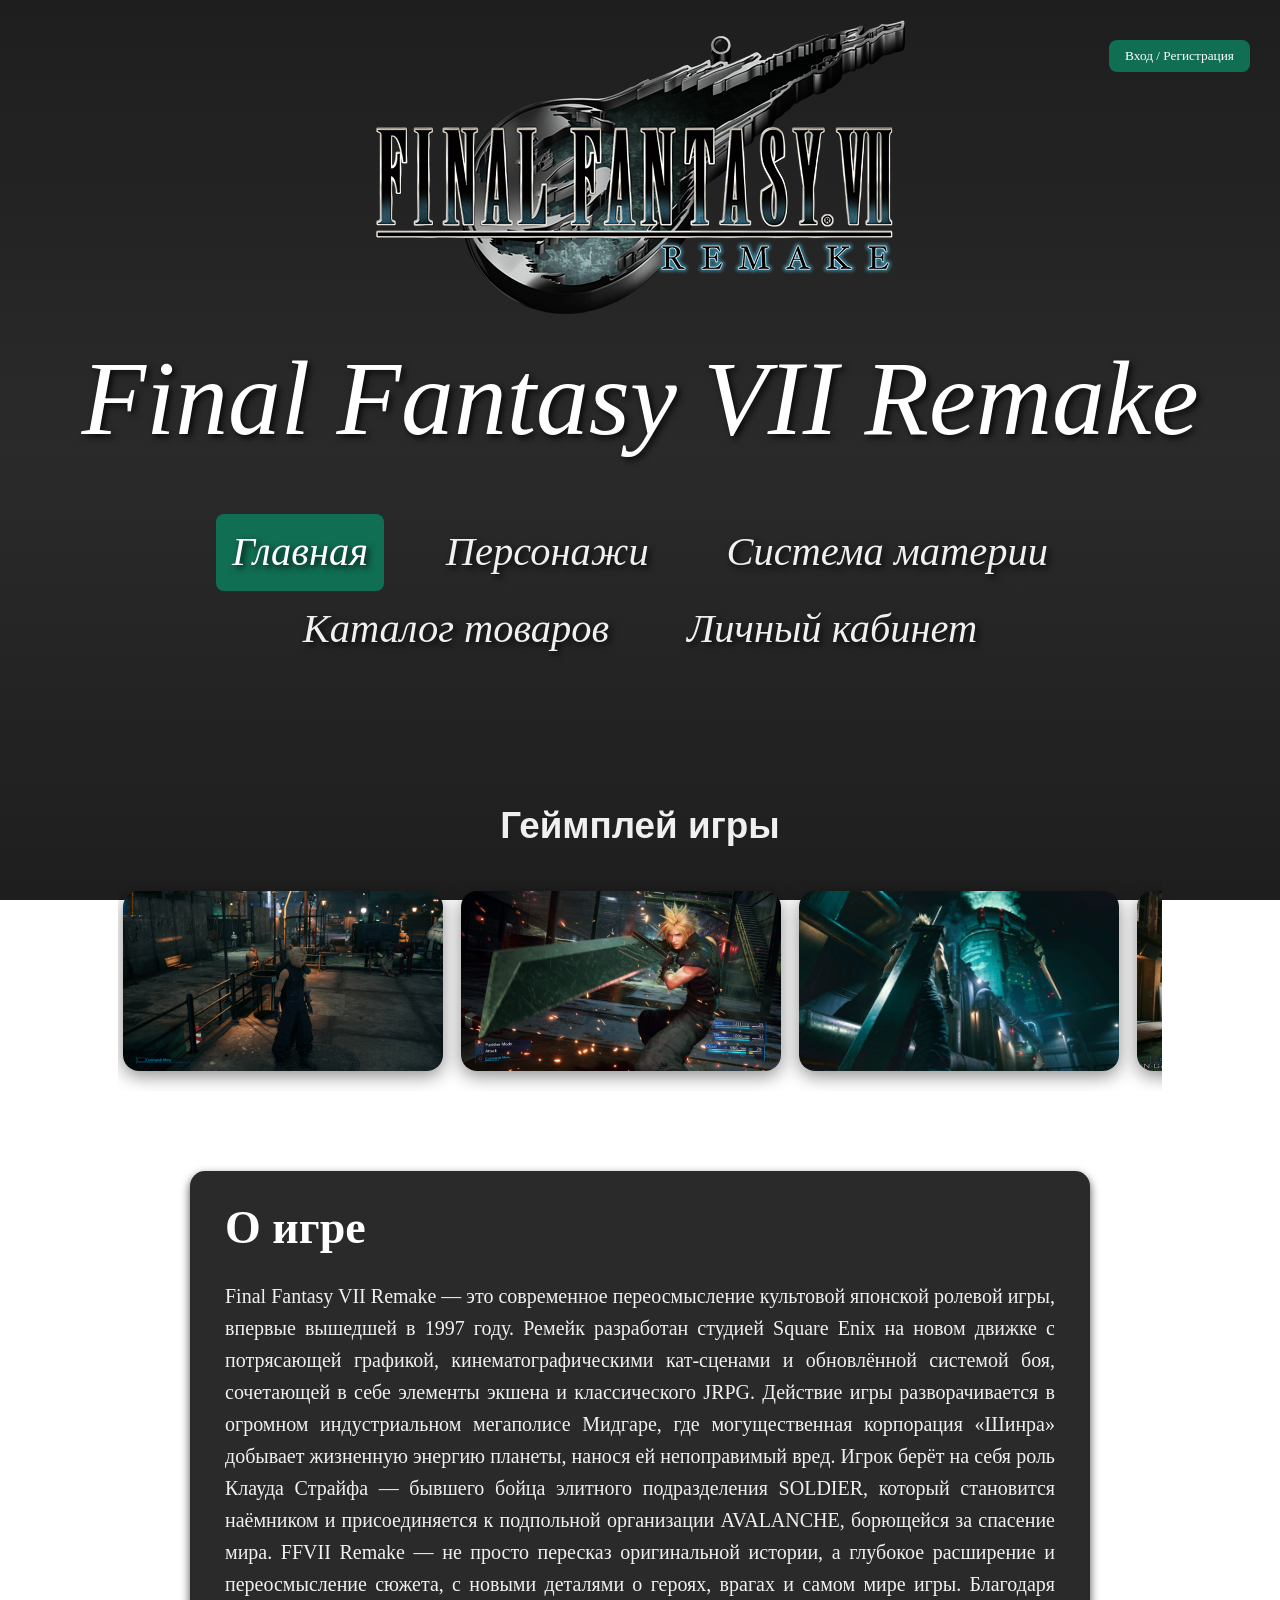
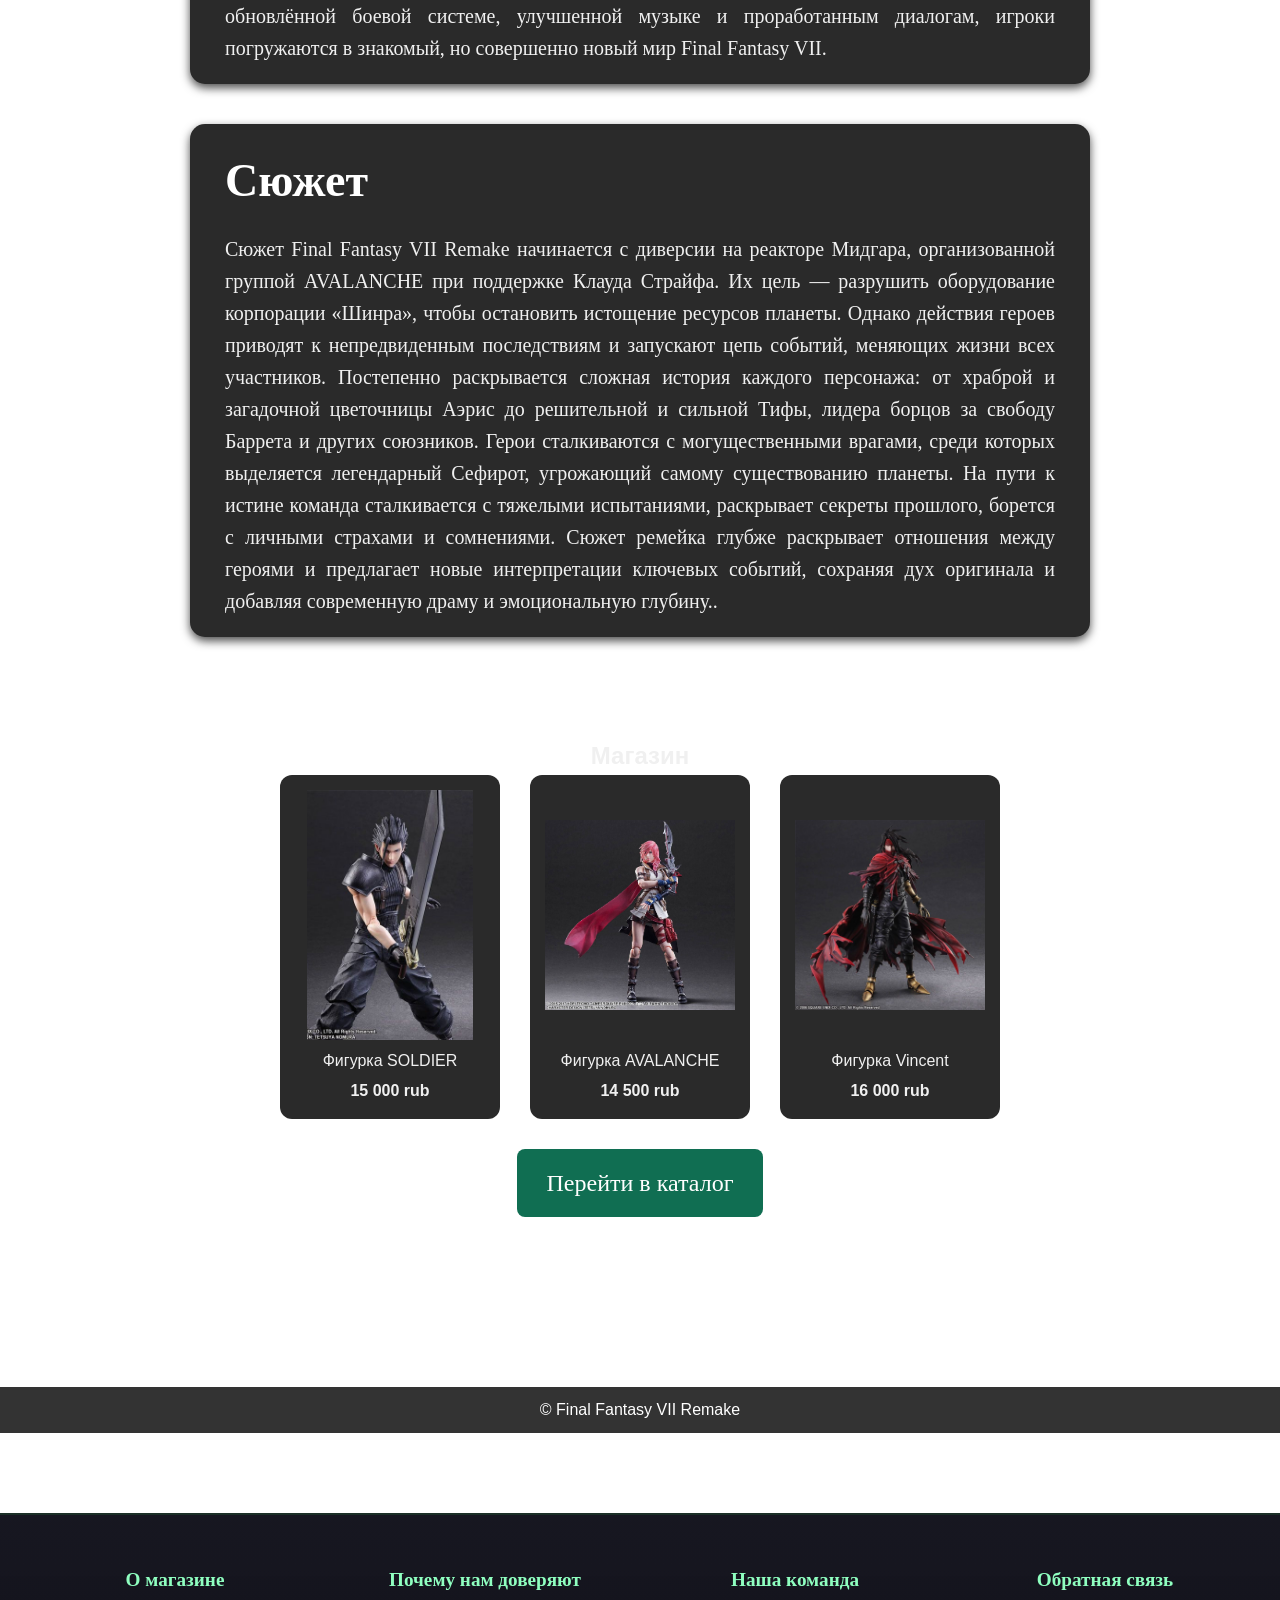
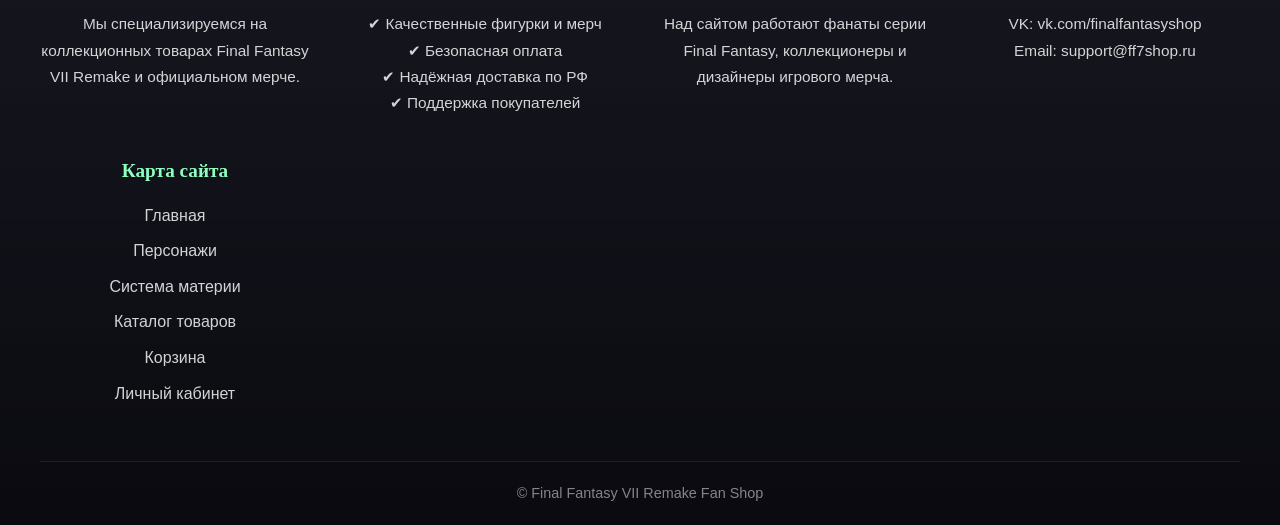
==== commit b335cbcf: "Add files via upload" ====
--- a/index.html
+++ b/index.html
@@ -4,8 +4,45 @@
 <html lang="ru">
 <head>
     <meta charset="UTF-8">
+
     <title>Final Fantasy VII Remake — О игре</title>
-    <link rel="stylesheet" href="css/styles.css">
+
+    <meta name="description"
+          content="Фанатский сайт Final Fantasy VII Remake. Персонажи, система Materia, коллекционные фигурки, мерч и каталог товаров.">
+    <meta name="google-site-verification" content="RDRQlD1tuNP9FAj60qUyNcmW9aiWKIn28R03UBZxhdE" />
+    <meta name="keywords"
+          content="Final Fantasy VII Remake, FF7, Cloud Strife, Sephiroth, Materia, фигурки, магазин, Square Enix">
+
+    <meta name="author"
+          content="Полина">
+
+    <meta name="viewport"
+          content="width=device-width, initial-scale=1.0">
+
+    <!-- Open Graph -->
+    <meta property="og:title"
+          content="Final Fantasy VII Remake Fan Shop">
+
+    <meta property="og:description"
+          content="Фанатский сайт и магазин коллекционных товаров по Final Fantasy VII Remake">
+
+    <meta property="og:image"
+          content="https://zxcggoodd.github.io/ff7-remake-shop/images/logo.png">
+
+    <meta property="og:url"
+          content="https://zxcggoodd.github.io/ff7-remake-shop/">
+
+    <meta property="og:type"
+          content="website">
+
+    <link rel="icon"
+          href="images/logo.png">
+
+    <link rel="stylesheet"
+          href="css/styles.css">
+
+    <script src="js/script.js" defer></script>
+
 </head>
 <body>
     <header>
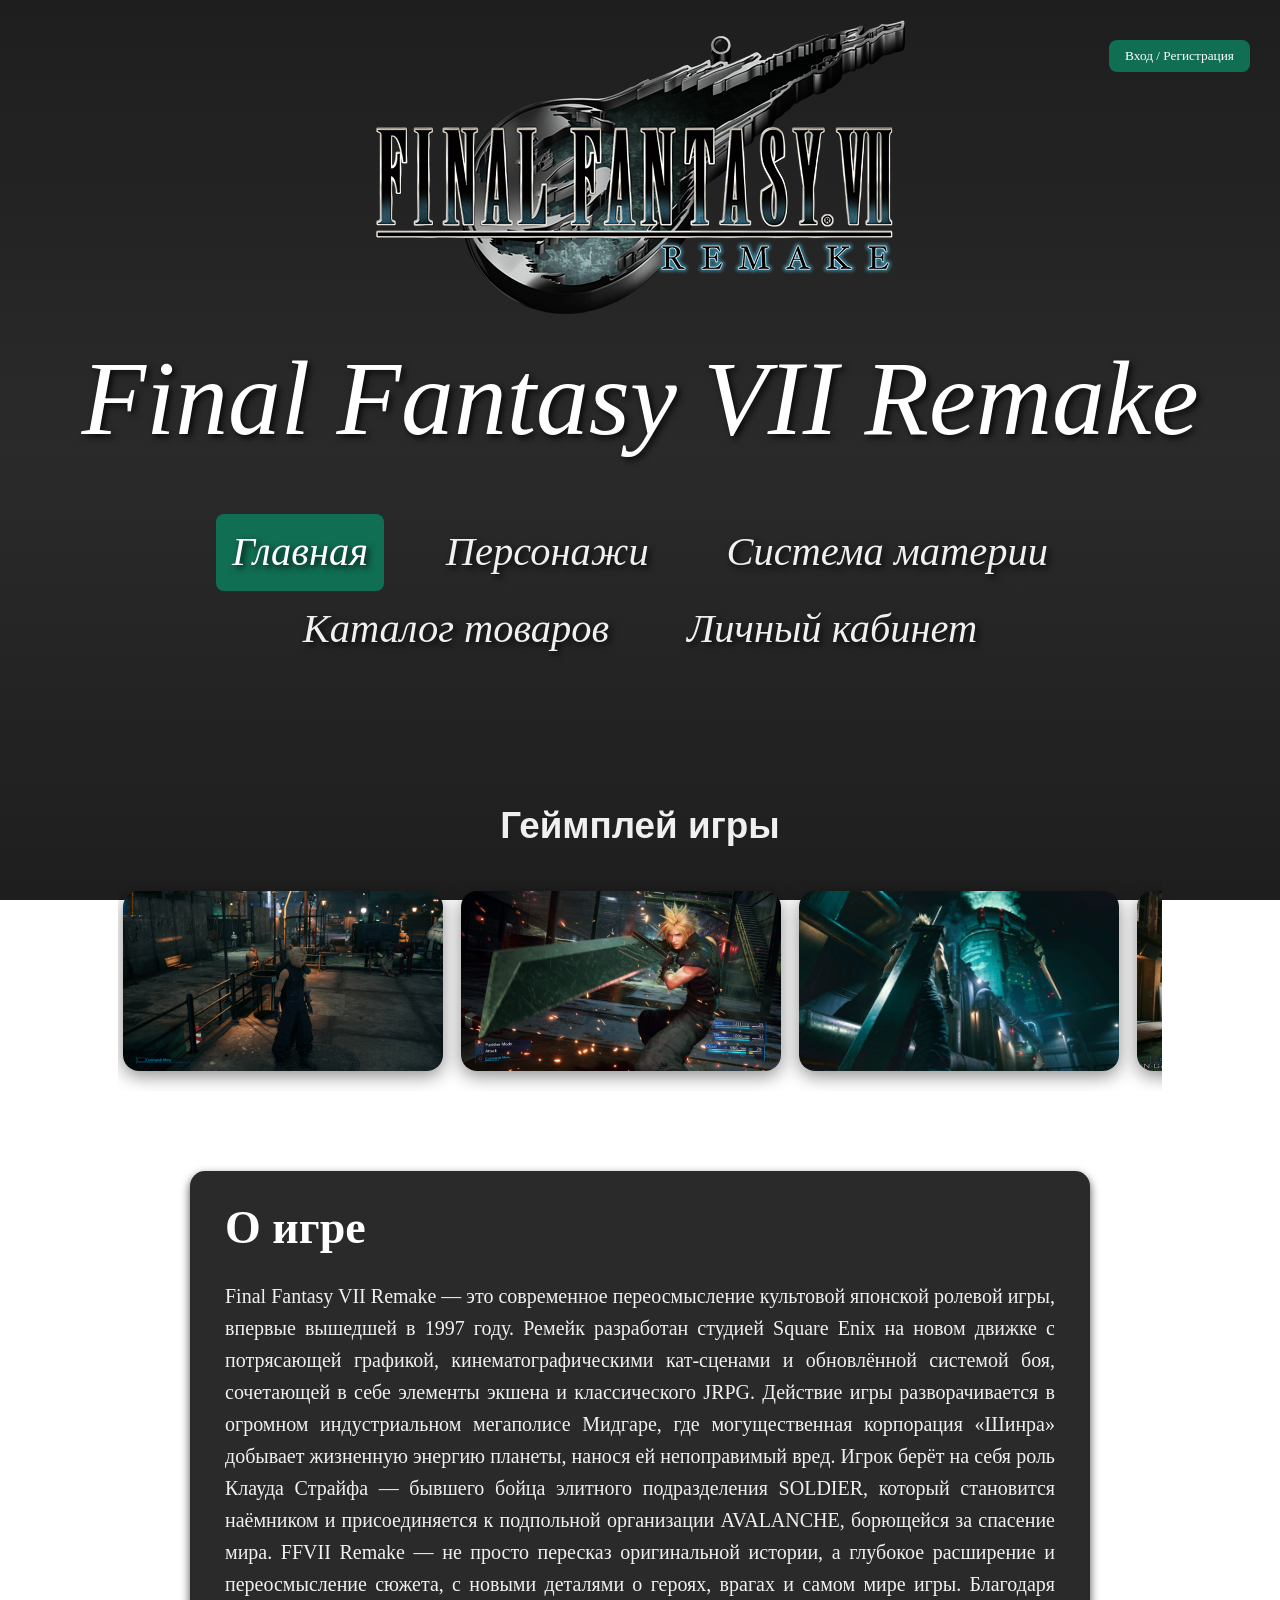
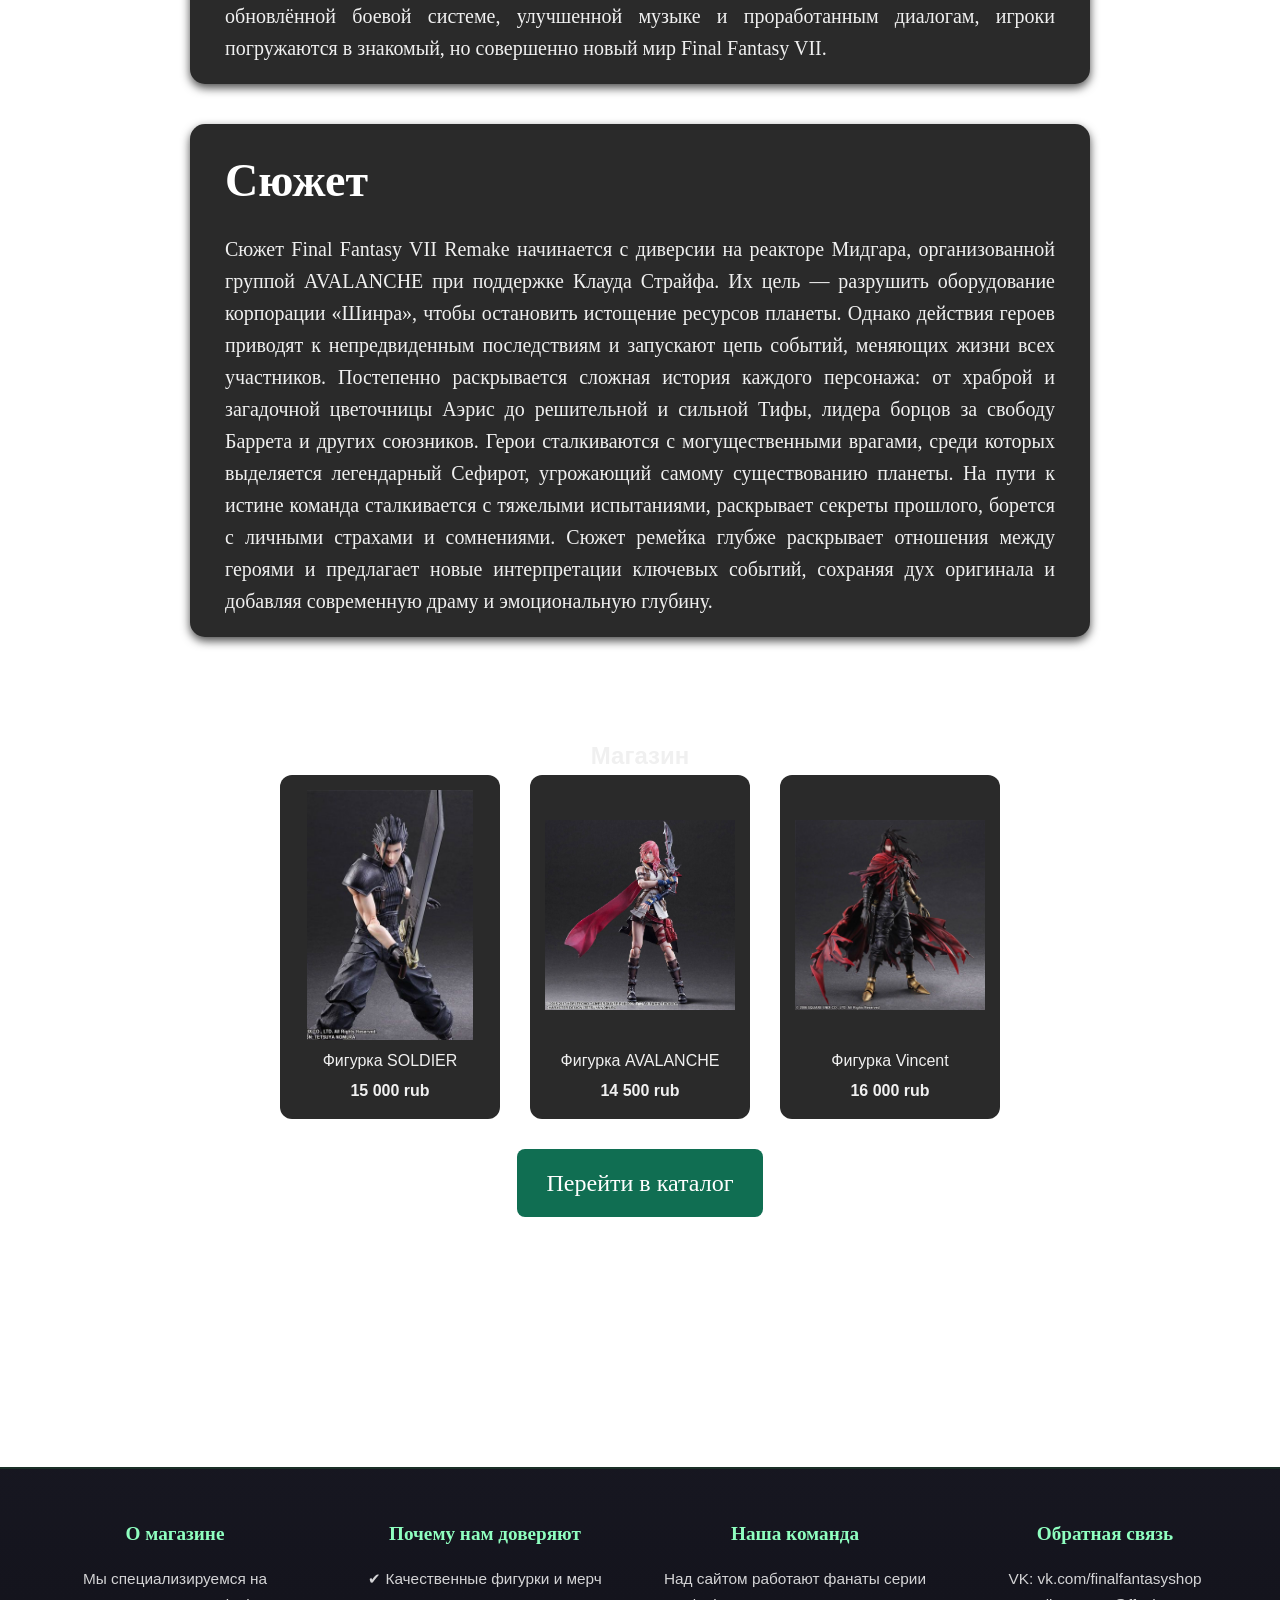
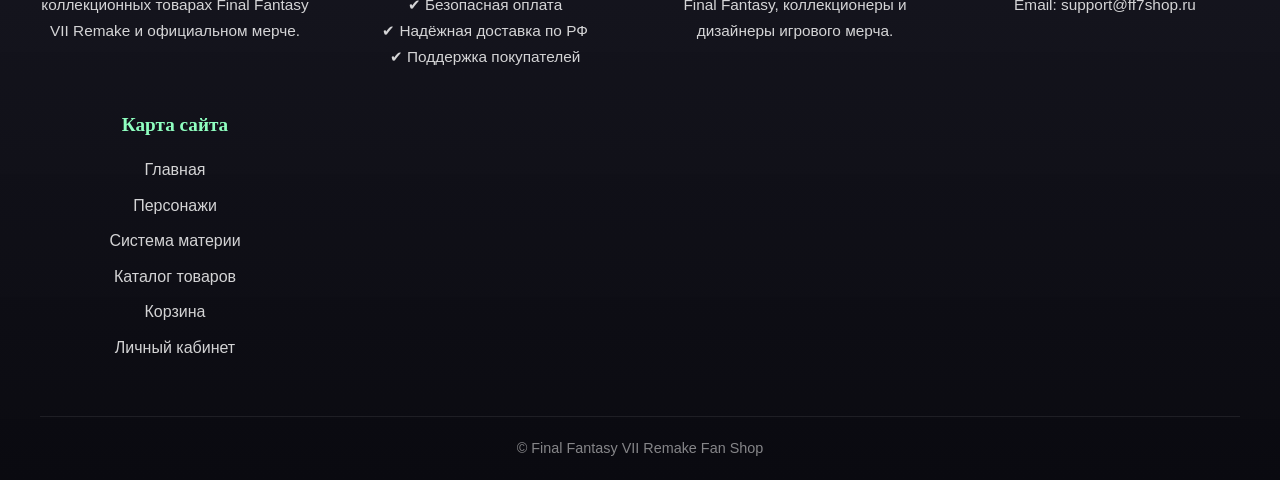
==== commit e9aff5bb: "Update index.html" ====
--- a/index.html
+++ b/index.html
@@ -1,54 +1,35 @@
 <!DOCTYPE html>
-<link rel="stylesheet" href="css/styles.css">
-<script src="js/script.js" defer></script>
 <html lang="ru">
 <head>
     <meta charset="UTF-8">
-
     <title>Final Fantasy VII Remake — О игре</title>
-
     <meta name="description"
           content="Фанатский сайт Final Fantasy VII Remake. Персонажи, система Materia, коллекционные фигурки, мерч и каталог товаров.">
     <meta name="google-site-verification" content="RDRQlD1tuNP9FAj60qUyNcmW9aiWKIn28R03UBZxhdE" />
     <meta name="keywords"
           content="Final Fantasy VII Remake, FF7, Cloud Strife, Sephiroth, Materia, фигурки, магазин, Square Enix">
-
-    <meta name="author"
-          content="Полина">
-
-    <meta name="viewport"
-          content="width=device-width, initial-scale=1.0">
+    <meta name="author" content="Полина">
+    <meta name="viewport" content="width=device-width, initial-scale=1.0">
 
     <!-- Open Graph -->
-    <meta property="og:title"
-          content="Final Fantasy VII Remake Fan Shop">
-
+    <meta property="og:title" content="Final Fantasy VII Remake Fan Shop">
     <meta property="og:description"
           content="Фанатский сайт и магазин коллекционных товаров по Final Fantasy VII Remake">
-
     <meta property="og:image"
           content="https://zxcggoodd.github.io/ff7-remake-shop/images/logo.png">
-
     <meta property="og:url"
           content="https://zxcggoodd.github.io/ff7-remake-shop/">
-
-    <meta property="og:type"
-          content="website">
-
-    <link rel="icon"
-          href="images/logo.png">
-
-    <link rel="stylesheet"
-          href="css/styles.css">
-
+    <meta property="og:type" content="website">
+
+    <link rel="icon" href="images/logo.png">
+    <link rel="stylesheet" href="css/styles.css">
     <script src="js/script.js" defer></script>
-
 </head>
 <body>
     <header>
         <div id="auth-block" style="position:absolute; top:20px; right:30px;"></div>
         <a href="index.html" class="logo-container">
-            <img src="images/logo.png" class="game-logo">
+            <img src="images/logo.png" class="game-logo" alt="Логотип Final Fantasy VII Remake">
         </a>
         <a href="index.html" class="logo-title-link">
             <h1>Final Fantasy VII Remake</h1>
@@ -61,186 +42,179 @@
             <a href="profile.html">Личный кабинет</a>
         </nav>
     </header>
+
     <main>
-       
-            <section class="gameplay-gallery">
-
-                <h2>Геймплей игры</h2>
-
-                <div class="gameplay-scroll">
-
-                    <img src="images/game/1.jpg" onclick="openGameplay(this.src)">
-                    <img src="images/game/2.jpg" onclick="openGameplay(this.src)">
-                    <img src="images/game/3.jpg" onclick="openGameplay(this.src)">
-                    <img src="images/game/4.jpg" onclick="openGameplay(this.src)">
-                    <img src="images/game/5.jpg" onclick="openGameplay(this.src)">
-                    <img src="images/game/6.jpg" class="slide">
-                    <img src="images/game/7.jpg" class="slide">
-
-                </div>
-
-            </section>
-
-            <!-- FULLSCREEN -->
-            <div id="gameplayModal" class="gameplay-modal">
-
-                <span class="gameplay-close" onclick="closeGameplay()">&times;</span>
-
-                <img id="gameplayFull">
-
-            </div>
+        <section class="gameplay-gallery">
+            <h2>Геймплей игры</h2>
+            <div class="gameplay-scroll">
+                <img src="images/game/1.jpg" alt="Геймплей 1" onclick="openGameplay(this.src)">
+                <img src="images/game/2.jpg" alt="Геймплей 2" onclick="openGameplay(this.src)">
+                <img src="images/game/3.jpg" alt="Геймплей 3" onclick="openGameplay(this.src)">
+                <img src="images/game/4.jpg" alt="Геймплей 4" onclick="openGameplay(this.src)">
+                <img src="images/game/5.jpg" alt="Геймплей 5" onclick="openGameplay(this.src)">
+                <img src="images/game/6.jpg" class="slide" alt="Геймплей 6">
+                <img src="images/game/7.jpg" class="slide" alt="Геймплей 7">
+            </div>
+        </section>
+
+        <!-- FULLSCREEN MODAL -->
+        <div id="gameplayModal" class="gameplay-modal">
+            <span class="gameplay-close" onclick="closeGameplay()">&times;</span>
+            <img id="gameplayFull" alt="Полноэкранный геймплей">
+        </div>
+
         <section class="game-description">
             <h2>О игре</h2>
             <p>
                 Final Fantasy VII Remake — это современное переосмысление культовой японской ролевой игры, впервые вышедшей в 1997 году. Ремейк разработан студией Square Enix на новом движке с потрясающей графикой, кинематографическими кат-сценами и обновлённой системой боя, сочетающей в себе элементы экшена и классического JRPG.
-
                 Действие игры разворачивается в огромном индустриальном мегаполисе Мидгаре, где могущественная корпорация «Шинра» добывает жизненную энергию планеты, нанося ей непоправимый вред. Игрок берёт на себя роль Клауда Страйфа — бывшего бойца элитного подразделения SOLDIER, который становится наёмником и присоединяется к подпольной организации AVALANCHE, борющейся за спасение мира.
-
                 FFVII Remake — не просто пересказ оригинальной истории, а глубокое расширение и переосмысление сюжета, с новыми деталями о героях, врагах и самом мире игры. Благодаря обновлённой боевой системе, улучшенной музыке и проработанным диалогам, игроки погружаются в знакомый, но совершенно новый мир Final Fantasy VII.
             </p>
         </section>
+
         <section class="game-plot">
             <h2>Сюжет</h2>
             <p>
                 Сюжет Final Fantasy VII Remake начинается с диверсии на реакторе Мидгара, организованной группой AVALANCHE при поддержке Клауда Страйфа. Их цель — разрушить оборудование корпорации «Шинра», чтобы остановить истощение ресурсов планеты. Однако действия героев приводят к непредвиденным последствиям и запускают цепь событий, меняющих жизни всех участников.
-
                 Постепенно раскрывается сложная история каждого персонажа: от храброй и загадочной цветочницы Аэрис до решительной и сильной Тифы, лидера борцов за свободу Баррета и других союзников. Герои сталкиваются с могущественными врагами, среди которых выделяется легендарный Сефирот, угрожающий самому существованию планеты.
-
-                На пути к истине команда сталкивается с тяжелыми испытаниями, раскрывает секреты прошлого, борется с личными страхами и сомнениями. Сюжет ремейка глубже раскрывает отношения между героями и предлагает новые интерпретации ключевых событий, сохраняя дух оригинала и добавляя современную драму и эмоциональную глубину..
+                На пути к истине команда сталкивается с тяжелыми испытаниями, раскрывает секреты прошлого, борется с личными страхами и сомнениями. Сюжет ремейка глубже раскрывает отношения между героями и предлагает новые интерпретации ключевых событий, сохраняя дух оригинала и добавляя современную драму и эмоциональную глубину.
             </p>
         </section>
+
         <section class="shop-preview">
             <h2>Магазин</h2>
-
             <div class="shop-grid">
                 <div class="shop-item" onclick="openShopModal('figura1')">
-                    <img src="images/shop/fig1.jpg">
+                    <img src="images/shop/fig1.jpg" alt="Фигурка SOLDIER">
                     <p>Фигурка SOLDIER</p>
                     <p class="price">15 000 rub</p>
                 </div>
-
                 <div class="shop-item" onclick="openShopModal('figura2')">
-                    <img src="images/shop/asd1.jpg">
+                    <img src="images/shop/asd1.jpg" alt="Фигурка AVALANCHE">
                     <p>Фигурка AVALANCHE</p>
                     <p class="price">14 500 rub</p>
                 </div>
-
                 <div class="shop-item" onclick="openShopModal('figura3')">
-                    <img src="images/shop/vinc1.jpg">
+                    <img src="images/shop/vinc1.jpg" alt="Фигурка Vincent">
                     <p>Фигурка Vincent</p>
                     <p class="price">16 000 rub</p>
                 </div>
             </div>
-
             <div class="shop-button-container">
                 <a href="shop.html" class="shop-button">Перейти в каталог</a>
             </div>
         </section>
     </main>
-    <footer>
-        <p>&copy; Final Fantasy VII Remake</p>
-    </footer>
+
     <div id="authModal" class="modal">
-
         <div class="modal-content">
-
             <span class="close" onclick="closeAuthModal()">&times;</span>
-
             <h2>Вход / Регистрация</h2>
-
             <form class="auth-form">
-
-                <input type="text"
-                       placeholder="Имя пользователя"
-                       required>
-
-                <input type="email"
-                       placeholder="Email"
-                       required>
-
-                <input type="password"
-                       placeholder="Пароль"
-                       required>
-
-                <button type="submit">
-                    Войти
-                </button>
-
+                <input type="text" placeholder="Имя пользователя" required>
+                <input type="email" placeholder="Email" required>
+                <input type="password" placeholder="Пароль" required>
+                <button type="submit">Войти</button>
             </form>
-
-        </div>
-
+        </div>
     </div>
+
+    <div id="cookieConsentBanner" class="cookie-consent-banner" style="display: none;">
+        <div class="cookie-consent-content">
+            <div class="cookie-text">
+                <strong>🍪 Мы используем cookie и обрабатываем персональные данные</strong>
+                <p>
+                    Этот сайт использует файлы cookie для улучшения работы, анализа трафика и персонализации контента. 
+                    Продолжая использовать сайт, вы соглашаетесь с нашей 
+                    <a href="privacy.html" target="_blank">Политикой конфиденциальности</a> 
+                    и даёте согласие на обработку персональных данных. 
+                    Вы можете настроить параметры cookie или отказаться от их использования в любое время.
+                </p>
+            </div>
+            <div class="cookie-actions">
+                <button id="cookieAcceptAll" class="cookie-btn accept-all">Принять все</button>
+                <button id="cookieRejectAll" class="cookie-btn reject-all">Отказаться</button>
+                <button id="cookieSettings" class="cookie-btn settings">Настроить</button>
+            </div>
+        </div>
+    </div>
+
+    <!-- Расширенная панель настройки cookie (скрыта по умолчанию) -->
+    <div id="cookieSettingsPanel" class="cookie-settings-panel" style="display: none;">
+        <div class="cookie-settings-content">
+            <h3>Настройка cookie и обработки данных</h3>
+            <p>Выберите, какие типы cookie и обработки данных вы разрешаете:</p>
+            
+            <div class="cookie-option">
+                <input type="checkbox" id="necessaryCookies" checked disabled>
+                <label for="necessaryCookies"><strong>Необходимые cookie</strong> — требуются для работы сайта (всегда включены)</label>
+            </div>
+            
+            <div class="cookie-option">
+                <input type="checkbox" id="analyticsCookies" checked>
+                <label for="analyticsCookies"><strong>Аналитические cookie</strong> — помогают нам анализировать посещаемость и улучшать сайт</label>
+            </div>
+            
+            <div class="cookie-option">
+                <input type="checkbox" id="marketingCookies" checked>
+                <label for="marketingCookies"><strong>Маркетинговые cookie</strong> — используются для персонализации рекламы и предложений</label>
+            </div>
+            
+            <div class="cookie-option">
+                <input type="checkbox" id="personalDataProcessing" checked>
+                <label for="personalDataProcessing"><strong>Обработка персональных данных</strong> — согласие на хранение и обработку введённых вами данных (имя, email и др.) в соответствии с 152-ФЗ</label>
+            </div>
+            
+            <div class="cookie-settings-actions">
+                <button id="saveCookieSettings" class="cookie-btn accept-all">Сохранить настройки</button>
+                <button id="closeCookieSettings" class="cookie-btn settings">Закрыть</button>
+            </div>
+        </div>
+    </div>
+
     <footer class="site-footer">
-
         <div class="footer-grid">
-
-            <div class="footer-block">
-
+            <div class="footer-block">
                 <h3>О магазине</h3>
-
                 <p>
                     Мы специализируемся на коллекционных товарах
                     Final Fantasy VII Remake и официальном мерче.
                 </p>
-
-            </div>
-
-            <div class="footer-block">
-
+            </div>
+            <div class="footer-block">
                 <h3>Почему нам доверяют</h3>
-
                 <p>
                     ✔ Качественные фигурки и мерч<br>
                     ✔ Безопасная оплата<br>
                     ✔ Надёжная доставка по РФ<br>
                     ✔ Поддержка покупателей
                 </p>
-
-            </div>
-
-            <div class="footer-block">
-
+            </div>
+            <div class="footer-block">
                 <h3>Наша команда</h3>
-
                 <p>
                     Над сайтом работают фанаты серии Final Fantasy,
                     коллекционеры и дизайнеры игрового мерча.
                 </p>
-
-            </div>
-
-            <div class="footer-block">
-
+            </div>
+            <div class="footer-block">
                 <h3>Обратная связь</h3>
-
                 <p>
                     VK: vk.com/finalfantasyshop<br>
                     Email: support@ff7shop.ru
                 </p>
-
-            </div>
-
-            <div class="footer-block">
-
+            </div>
+            <div class="footer-block">
                 <h3>Карта сайта</h3>
-
                 <a href="index.html">Главная</a>
                 <a href="characters.html">Персонажи</a>
                 <a href="materia.html">Система материи</a>
                 <a href="shop.html">Каталог товаров</a>
                 <a href="cart.html">Корзина</a>
                 <a href="profile.html">Личный кабинет</a>
-
-            </div>
-
-        </div>
-
+            </div>
+        </div>
         <div class="footer-bottom">
             © Final Fantasy VII Remake Fan Shop
         </div>
-
     </footer>
-
-</body>
-</html>
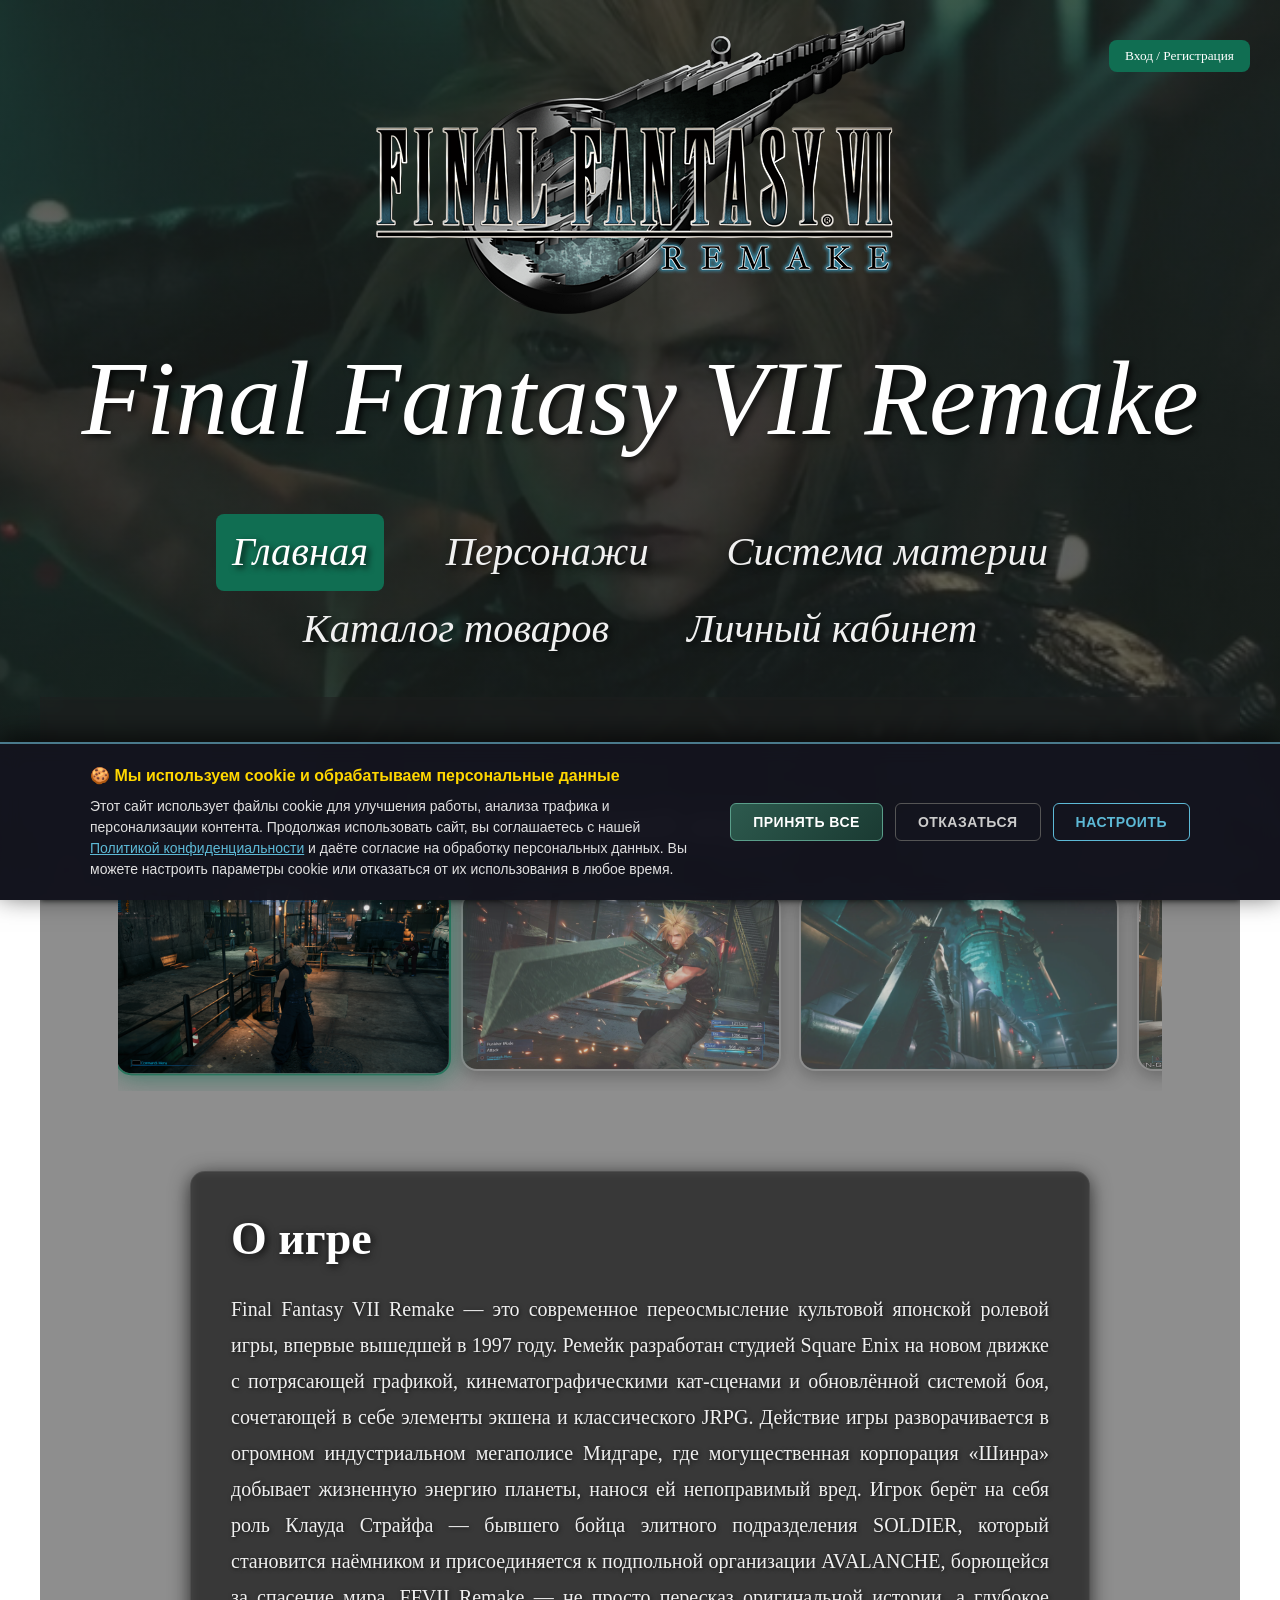
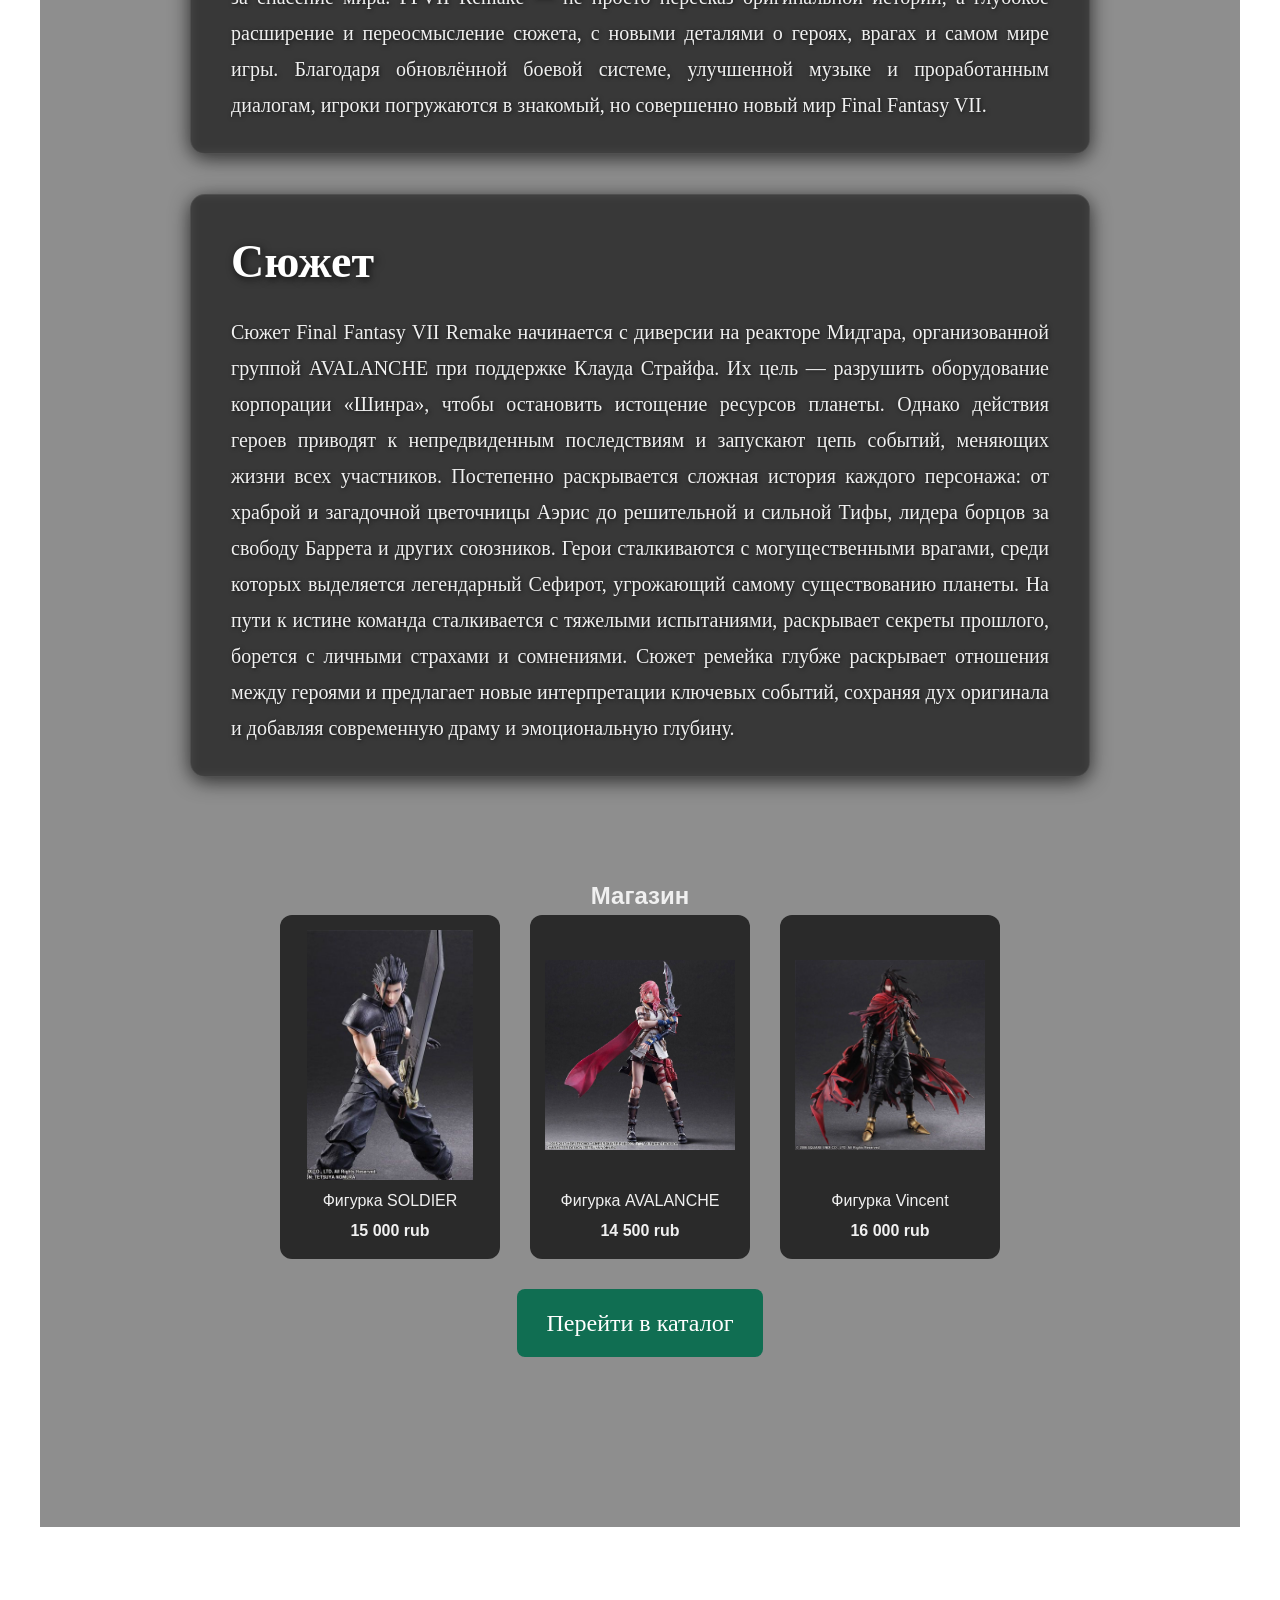
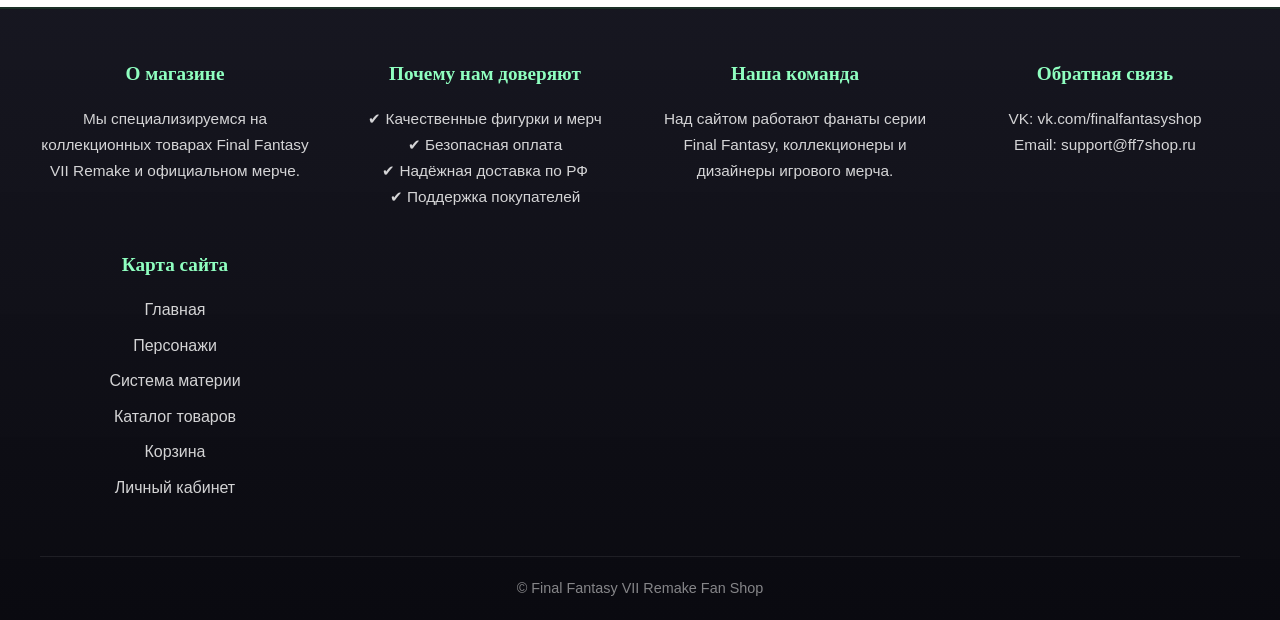
==== commit ad7eed9a: "Update index.html" ====
--- a/index.html
+++ b/index.html
@@ -44,18 +44,18 @@
     </header>
 
     <main>
-        <section class="gameplay-gallery">
-            <h2>Геймплей игры</h2>
-            <div class="gameplay-scroll">
-                <img src="images/game/1.jpg" alt="Геймплей 1" onclick="openGameplay(this.src)">
-                <img src="images/game/2.jpg" alt="Геймплей 2" onclick="openGameplay(this.src)">
-                <img src="images/game/3.jpg" alt="Геймплей 3" onclick="openGameplay(this.src)">
-                <img src="images/game/4.jpg" alt="Геймплей 4" onclick="openGameplay(this.src)">
-                <img src="images/game/5.jpg" alt="Геймплей 5" onclick="openGameplay(this.src)">
-                <img src="images/game/6.jpg" class="slide" alt="Геймплей 6">
-                <img src="images/game/7.jpg" class="slide" alt="Геймплей 7">
-            </div>
-        </section>
+<section class="gameplay-gallery">
+    <h2>Геймплей игры</h2>
+    <div class="gameplay-scroll">
+        <img src="images/game/1.jpg" class="slide" alt="Геймплей 1" onclick="openGameplay(this.src)">
+        <img src="images/game/2.jpg" class="slide" alt="Геймплей 2" onclick="openGameplay(this.src)">
+        <img src="images/game/3.jpg" class="slide" alt="Геймплей 3" onclick="openGameplay(this.src)">
+        <img src="images/game/4.jpg" class="slide" alt="Геймплей 4" onclick="openGameplay(this.src)">
+        <img src="images/game/5.jpg" class="slide" alt="Геймплей 5" onclick="openGameplay(this.src)">
+        <img src="images/game/6.jpg" class="slide" alt="Геймплей 6">
+        <img src="images/game/7.jpg" class="slide" alt="Геймплей 7">
+    </div>
+</section>
 
         <!-- FULLSCREEN MODAL -->
         <div id="gameplayModal" class="gameplay-modal">
--- a/css/styles.css
+++ b/css/styles.css
@@ -1,4 +1,3 @@
-/* Общие стили */
 * {
     margin: 0;
     padding: 0;
@@ -7,10 +6,11 @@
 
 body {
     font-family: "Arial", sans-serif;
-    background: linear-gradient(to bottom, #1e1e1e, #2a2a2a, #1e1e1e);
+    background: linear-gradient(rgba(30, 30, 30, 0.7), rgba(30, 30, 30, 0.7)), url('../images/photoboss.jpg');
     background-attachment: fixed;
     background-repeat: no-repeat;
     background-size: cover;
+    background-position: center;
     color: #f0f0f0;
     line-height: 1.6;
     margin: 0;
@@ -18,7 +18,6 @@
     min-height: 100vh;
 }
 
-/* Логотип игры */
 .logo-container {
     text-align: center;
     padding: 10px 0;
@@ -31,7 +30,6 @@
     margin: 0 auto;
 }
 
-/* Заголовок */
 header {
     padding: 20px;
     text-align: center;
@@ -42,11 +40,11 @@
     font-weight: normal;
     text-shadow: 3px 3px 6px rgba(0, 0, 0, 0.8);
 }
+
 @keyframes glowPulse {
     0%, 100% {
         text-shadow: 0 0 5px #106e52, 0 0 10px #106e52, 0 0 20px #106e52, 0 0 40px #106e52;
     }
-
     50% {
         text-shadow: 0 0 2px #106e52, 0 0 4px #106e52, 0 0 8px #106e52, 0 0 16px #106e52;
     }
@@ -62,9 +60,6 @@
     animation: glowPulse 2s ease-in-out infinite;
 }
 
-
-
-/* Основной контейнер */
 main {
     max-width: 1200px;
     margin: 0 auto;
@@ -73,98 +68,92 @@
     flex-direction: column;
     align-items: center;
     padding-bottom: 120px;
-}
-
-/* Обзор игры */
+    background: rgba(30, 30, 30, 0.5);
+    backdrop-filter: blur(3px);
+    min-height: 100vh;
+}
+
 .game-description, .game-plot {
     font-family: "Cinzel", serif;
     margin-bottom: 40px;
     text-align: justify;
-    padding: 20px 35px;
-    background: #2a2a2a;
+    padding: 30px 40px;
+    background: rgba(42, 42, 42, 0.65);
+    backdrop-filter: blur(5px);
     border-radius: 15px;
-    box-shadow: 0 4px 10px rgba(0, 0, 0, 0.7);
+    box-shadow: 0 4px 20px rgba(0, 0, 0, 0.7);
     width: 100%;
     max-width: 900px;
     margin-left: auto;
     margin-right: auto;
-    font-size: 1.25em; /* ← вот эта строка */
-}
-
-    .game-description h2, .game-plot h2 {
-        font-family: "Cinzel", serif;
-        color: #fff;
-        margin-bottom: 15px;
-        font-size: 2.3em; /* ← и эта строка */
-    }
-
-/* Галерея персонажей */
+    font-size: 1.25em;
+    border: 1px solid rgba(255, 255, 255, 0.08);
+}
+
+
+.game-description h2, .game-plot h2 {
+    font-family: "Cinzel", serif;
+    color: #fff;
+    margin-bottom: 15px;
+    font-size: 2.3em;
+    text-shadow: 2px 2px 8px rgba(0, 0, 0, 0.8);
+}
+.game-description p, .game-plot p {
+    text-shadow: 1px 1px 4px rgba(0, 0, 0, 0.7);
+    line-height: 1.8;
+}
+
+@media (max-width: 768px) {
+    body {
+        background-attachment: scroll;
+    }
+    
+    .game-description, .game-plot {
+        padding: 20px;
+    }
+}
+
 .character-gallery {
     text-align: center;
     margin-top: 10px;
 }
 
 .character-icons {
-
     display: grid;
-
     grid-template-columns: repeat(5, 1fr);
-
     gap: 35px;
-
     justify-items: center;
-
     margin-top: 40px;
-
     padding: 20px;
 }
 
 .character-icon {
-
     width: 170px;
-
-    transition:
-            transform 0.3s ease,
-            box-shadow 0.3s ease,
-            filter 0.3s ease;
-
+    transition: transform 0.3s ease, box-shadow 0.3s ease, filter 0.3s ease;
     cursor: pointer;
 }
 
 .character-icon img {
-
-    width: 100%;
-
+    width: 100%;
     height: 230px;
-
     object-fit: contain;
-
     background: rgba(0,0,0,0.35);
-
     border-radius: 18px;
-
     border: 2px solid rgba(255,255,255,0.15);
-
     box-shadow: 0 0 12px rgba(0,0,0,0.4);
-
     padding: 10px;
 }
+
 .character-icon:hover {
-
     transform: scale(1.08);
-
     filter: brightness(1.08);
-
-    box-shadow:
-            0 0 20px rgba(0, 170, 255, 0.6),
-            0 0 45px rgba(0, 120, 255, 0.4);
+    box-shadow: 0 0 20px rgba(0, 170, 255, 0.6), 0 0 45px rgba(0, 120, 255, 0.4);
 }
 
 .character-icon:hover img {
-    transform: scale(1.05); 
-}
-
-/* Модальные окна */
+    transform: scale(1.05);
+}
+
 .modal {
     display: none;
     position: fixed;
@@ -186,7 +175,7 @@
     max-width: 800px;
     border-radius: 10px;
     text-align: center;
-    box-shadow: 0 4px 20px rgba(0, 0, 0, 0.7); 
+    box-shadow: 0 4px 20px rgba(0, 0, 0, 0.7);
 }
 
 .close {
@@ -206,17 +195,13 @@
 
 .modal-content img {
     width: 100%;
-    max-width: 400px;  
-    height: 400px;  
-
-    object-fit: contain; 
-
+    max-width: 400px;
+    height: 400px;
+    object-fit: contain;
     display: block;
     margin: 0 auto 20px;
 }
 
-
-/* Подвал */
 footer {
     background: #333;
     color: #fff;
@@ -227,6 +212,7 @@
     bottom: 0;
     font-size: 1em;
 }
+
 .modal-content p {
     font-family: 'Playfair Display', serif;
     font-size: 1em;
@@ -234,20 +220,10 @@
     color: #f0f0f0;
     text-align: justify;
     line-height: 1.8;
-    text-indent: 2em; 
+    text-indent: 2em;
     margin-bottom: 1em;
 }
 
-/* Мобильная адаптация */
-@media (max-width: 768px) {
-    .character-icons {
-        flex-direction: column;
-    }
-
-    .game-description, .game-plot {
-        padding: 10px;
-    }
-}
 .shop-preview {
     margin-top: 60px;
     text-align: center;
@@ -259,6 +235,7 @@
     margin: 30px auto;
     text-align: center;
 }
+
 .shop-grid {
     display: flex;
     gap: 30px;
@@ -274,11 +251,11 @@
     cursor: pointer;
 }
 
-    .shop-item img {
-        width: 100%;
-        height: 250px;
-        object-fit: contain;
-    }
+.shop-item img {
+    width: 100%;
+    height: 250px;
+    object-fit: contain;
+}
 
 .price {
     font-weight: bold;
@@ -293,7 +270,6 @@
     font-size: 1.1em;
 }
 
-
 .shop-item button {
     background: #106e52;
     color: #fff;
@@ -330,6 +306,7 @@
     font-size: 1em;
     cursor: pointer;
 }
+
 .gallery-controls {
     display: flex;
     justify-content: center;
@@ -337,15 +314,16 @@
     margin: 15px 0;
 }
 
-    .gallery-controls button {
-        background: #106e52;
-        color: #fff;
-        border: none;
-        padding: 8px 16px;
-        font-size: 1.2em;
-        border-radius: 8px;
-        cursor: pointer;
-    }
+.gallery-controls button {
+    background: #106e52;
+    color: #fff;
+    border: none;
+    padding: 8px 16px;
+    font-size: 1.2em;
+    border-radius: 8px;
+    cursor: pointer;
+}
+
 .add-cart-btn {
     margin-top: 10px;
     background: linear-gradient(135deg, #106e52, #1fa27b);
@@ -358,10 +336,10 @@
     transition: transform 0.2s, box-shadow 0.2s;
 }
 
-    .add-cart-btn:hover {
-        transform: translateY(-2px);
-        box-shadow: 0 6px 15px rgba(0,0,0,0.4);
-    }
+.add-cart-btn:hover {
+    transform: translateY(-2px);
+    box-shadow: 0 6px 15px rgba(0,0,0,0.4);
+}
 
 .cart {
     max-width: 700px;
@@ -377,20 +355,19 @@
     margin-bottom: 12px;
 }
 
-    .cart-item button {
-        background: transparent;
-        color: #ff6b6b;
-        border: none;
-        font-size: 1.2em;
-        cursor: pointer;
-    }
+.cart-item button {
+    background: transparent;
+    color: #ff6b6b;
+    border: none;
+    font-size: 1.2em;
+    cursor: pointer;
+}
 
 .cart-summary {
     margin: 20px 0;
     font-size: 1.3em;
 }
 
-/* Toast */
 .cart-toast {
     position: fixed;
     bottom: 30px;
@@ -407,22 +384,18 @@
         opacity: 0;
         transform: translateY(20px);
     }
-
     20% {
         opacity: 1;
         transform: translateY(0);
     }
-
     80% {
         opacity: 1;
     }
-
     100% {
         opacity: 0;
     }
 }
 
-/* Bounce */
 .cart-bounce {
     animation: bounce 0.4s;
 }
@@ -431,39 +404,38 @@
     0% {
         transform: scale(1);
     }
-
     50% {
         transform: scale(1.2);
     }
-
     100% {
         transform: scale(1);
     }
 }
+
 .main-nav {
     margin: 30px auto 10px auto;
     text-align: center;
 }
 
-    .main-nav a {
-        font-family: 'Cinzel', serif;
-        display: inline-block;
-        margin: 0 18px;
-        font-size: 1.15em;
-        text-decoration: none;
-        color: #f0f0f0;
-        padding: 6px 16px;
-        border-radius: 8px;
-        transition: background 0.2s, color 0.2s;
-    }
-
-        .main-nav a:hover,
-        .main-nav a.active {
-            background: #106e52;
-            color: #fff;
-            text-decoration: none;
-        }
-/* Стили для кнопки "Перейти в магазин" */
+.main-nav a {
+    font-family: 'Cinzel', serif;
+    display: inline-block;
+    margin: 0 18px;
+    font-size: 1.15em;
+    text-decoration: none;
+    color: #f0f0f0;
+    padding: 6px 16px;
+    border-radius: 8px;
+    transition: background 0.2s, color 0.2s;
+}
+
+.main-nav a:hover,
+.main-nav a.active {
+    background: #106e52;
+    color: #fff;
+    text-decoration: none;
+}
+
 .shop-button-container {
     text-align: center;
     margin-top: 30px;
@@ -482,10 +454,10 @@
     display: inline-block;
 }
 
-    .shop-button:hover {
-        background-color: #0d5e47;
-        transform: scale(1.05);
-    }
+.shop-button:hover {
+    background-color: #0d5e47;
+    transform: scale(1.05);
+}
 
 .auth-block {
     position: absolute;
@@ -508,6 +480,7 @@
     margin-right: 12px;
     font-family: 'Cinzel', serif;
 }
+
 .checkout-btn {
     margin-top: 15px;
     width: 100%;
@@ -535,14 +508,10 @@
     display: block;
 }
 
-/* ======================
-   GAMEPLAY GALLERY
-====================== */
-
 .gameplay-gallery {
-    margin: 70px auto;
+    margin: 80px auto;
+    text-align: center;
     width: 90%;
-    text-align: center;
 }
 
 .gameplay-gallery h2 {
@@ -550,23 +519,16 @@
     margin-bottom: 25px;
 }
 
-/* Контейнер */
 .gameplay-scroll {
-
     display: flex;
     gap: 18px;
-
     overflow-x: auto;
     overflow-y: hidden;
-
     padding: 10px 5px 20px;
-
     scroll-behavior: smooth;
-
     max-width: 100%;
 }
 
-/* Скролл */
 .gameplay-scroll::-webkit-scrollbar {
     height: 10px;
 }
@@ -576,76 +538,48 @@
     border-radius: 20px;
 }
 
-/* Картинки */
 .gameplay-scroll img {
-
     width: 320px;
     height: 180px;
-
     object-fit: cover;
-
     border-radius: 16px;
-
     flex-shrink: 0;
-
     transition: 0.3s;
-
-    cursor: pointer;
-
+    cursor: pointer;
     box-shadow: 0 5px 18px rgba(0,0,0,0.45);
 }
 
-/* Hover */
 .gameplay-scroll img:hover {
     transform: scale(1.03);
 }
-/* ======================
-   FULLSCREEN GAMEPLAY
-====================== */
 
 .gameplay-modal {
-
     display: none;
-
     position: fixed;
-
     z-index: 9999;
-
     left: 0;
     top: 0;
-
     width: 100%;
     height: 100%;
-
     background: rgba(0,0,0,0.92);
-
     justify-content: center;
     align-items: center;
 }
 
 .gameplay-modal img {
-
     max-width: 90%;
     max-height: 90%;
-
     border-radius: 18px;
-
     box-shadow: 0 10px 40px rgba(0,0,0,0.8);
 }
 
 .gameplay-close {
-
     position: absolute;
-
     top: 25px;
     right: 40px;
-
     font-size: 55px;
-
     color: white;
-
-    cursor: pointer;
-
+    cursor: pointer;
     transition: 0.3s;
 }
 
@@ -653,177 +587,132 @@
     transform: scale(1.15);
 }
 
-
-/* ======================
-   CART WIDGET
-====================== */
+.gameplay-slider {
+    position: relative;
+    width: 100%;
+    max-width: 1100px;
+    height: 620px;
+    margin: 40px auto;
+    overflow: hidden;
+    border-radius: 24px;
+    box-shadow: 0 0 35px rgba(0,0,0,0.5);
+}
+
+.gameplay-slider .slide {
+    position: absolute;
+    width: 100%;
+    height: 100%;
+    object-fit: cover;
+    opacity: 0;
+    transition: opacity 1s ease;
+    left: 0;
+    top: 0;
+}
+
+.gameplay-slider .slide.active {
+    opacity: 1;
+}
 
 .cart-widget {
-
     position: fixed;
-
     right: 35px;
     top: 320px;
-
     z-index: 9999;
-
     display: flex;
     flex-direction: column;
     align-items: center;
 }
 
-/* КОРЗИНА */
 .cart-link {
-
     width: 82px;
     height: 82px;
-
     border-radius: 24px;
-
-    background: linear-gradient(
-            145deg,
-            rgba(20, 80, 55, 0.96),
-            rgba(12, 45, 32, 0.96)
-    );
-
+    background: linear-gradient(145deg, rgba(20, 80, 55, 0.96), rgba(12, 45, 32, 0.96));
     border: 2px solid rgba(120,255,170,0.35);
-
     display: flex;
     justify-content: center;
     align-items: center;
-
-    box-shadow:
-            0 8px 24px rgba(0,0,0,0.35),
-            0 0 18px rgba(0,255,120,0.18);
-
+    box-shadow: 0 8px 24px rgba(0,0,0,0.35), 0 0 18px rgba(0,255,120,0.18);
     transition: 0.3s ease;
-
     position: relative;
-
     backdrop-filter: blur(8px);
 }
+
 .cart-link:hover {
     transform: scale(1.05);
 }
 
-
-.qty-btn:hover {
-    transform: scale(1.2);
-}
-
-/* ЦИФРА */
 #cart-count {
-
     position: absolute;
-
     bottom: 8px;
     right: 10px;
-
     background: #ff4444;
-
     color: white;
-
     width: 28px;
     height: 28px;
-
     border-radius: 50%;
-
     display: flex;
     align-items: center;
     justify-content: center;
-
     font-size: 14px;
     font-weight: bold;
-
-    box-shadow:
-            0 3px 10px rgba(0,0,0,0.3);
+    box-shadow: 0 3px 10px rgba(0,0,0,0.3);
 }
 
 .cart-icon {
-
     width: 36px;
     height: 36px;
-
     object-fit: contain;
-
     transition: 0.25s;
-
-    filter:
-            brightness(1.15)
-            drop-shadow(0 0 8px rgba(120,255,170,0.45));
-}
+    filter: brightness(1.15) drop-shadow(0 0 8px rgba(120,255,170,0.45));
+}
+
 .cart-link:hover .cart-icon {
-
     transform: scale(1.08);
-
-    filter:
-            brightness(1.25)
-            drop-shadow(0 0 12px rgba(120,255,170,0.75));
-}
-
-
-/* АНИМАЦИЯ */
+    filter: brightness(1.25) drop-shadow(0 0 12px rgba(120,255,170,0.75));
+}
+
 .cart-bounce {
     animation: cartBounce 0.45s;
 }
 
 @keyframes cartBounce {
-
     0% {
         transform: scale(1);
     }
-
     50% {
         transform: scale(1.18);
     }
-
     100% {
         transform: scale(1);
     }
 }
+
 .cart-item {
-
-    display: flex;
-
+    display: flex;
     justify-content: space-between;
-
     align-items: center;
-
     background: rgba(255,255,255,0.08);
-
     padding: 20px;
-
     margin-bottom: 15px;
-
     border-radius: 15px;
 }
 
 .cart-qty {
-
-    display: flex;
-
+    display: flex;
     align-items: center;
-
     gap: 12px;
 }
 
 .cart-qty button {
-
     width: 34px;
     height: 34px;
-
     border: none;
-
     border-radius: 10px;
-
     background: #e63946;
-
     color: white;
-
     font-size: 20px;
-
-    cursor: pointer;
-
+    cursor: pointer;
     transition: 0.2s;
 }
 
@@ -832,331 +721,382 @@
 }
 
 .cart-qty span {
-
     font-size: 18px;
-
     font-weight: bold;
-
     min-width: 20px;
-
-    text-align: center;
-}
+    text-align: center;
+}
+
 .logo-title-link {
-
     text-decoration: none;
-
     color: inherit;
-
     display: inline-block;
 }
 
 .logo-title-link h1 {
-
     transition: 0.3s;
 }
 
 .logo-title-link:hover h1 {
-
     transform: scale(1.03);
-
     color: #ffffff;
 }
+
 .checkout-modal {
-
     max-width: 700px;
-
     width: 90%;
 }
 
 .checkout-grid {
-
-    display: flex;
-
+    display: flex;
     flex-direction: column;
-
     gap: 25px;
-
     margin-top: 25px;
 }
 
 .checkout-block {
-
-    display: flex;
-
+    display: flex;
     flex-direction: column;
-
     gap: 12px;
 }
 
 .checkout-block h3 {
-
     margin-bottom: 5px;
 }
 
 .checkout-block input,
 .checkout-block select {
-
     padding: 14px;
-
     border-radius: 12px;
-
     border: none;
-
     background: rgba(255,255,255,0.08);
-
     color: white;
-
     font-size: 16px;
 }
 
 .checkout-block input::placeholder {
-
     color: rgba(255,255,255,0.6);
 }
 
 .card-row {
-
-    display: flex;
-
+    display: flex;
     gap: 15px;
 }
 
 .checkout-total {
-
     margin-top: 25px;
-
     font-size: 22px;
-
     text-align: center;
 }
 
 .checkout-pay-btn {
-
-    width: 100%;
-
+    width: 100%;
     margin-top: 25px;
-
     padding: 16px;
-
     border: none;
-
     border-radius: 14px;
-
     background: linear-gradient(135deg, #ff4d6d, #c9184a);
-
     color: white;
-
     font-size: 18px;
-
     font-weight: bold;
-
-    cursor: pointer;
-
+    cursor: pointer;
     transition: 0.3s;
 }
 
 .checkout-pay-btn:hover {
-
     transform: scale(1.03);
 }
+
 .checkout-block select option {
-
     background: #1e1e1e;
-
     color: white;
 }
+
 .profile-section {
-
     max-width: 1200px;
     margin: 50px auto;
     padding: 20px;
 }
 
 .profile-card {
-
     background: rgba(20,20,30,0.95);
-
     border-radius: 20px;
-
     padding: 40px;
-
-    text-align: center;
-
+    text-align: center;
     margin-bottom: 40px;
-
     box-shadow: 0 0 25px rgba(0,0,0,0.5);
 }
 
 .profile-avatar {
-
     width: 140px;
     height: 140px;
-
     border-radius: 50%;
-
     object-fit: cover;
-
     margin-bottom: 20px;
 }
 
 .orders-block {
-
     background: rgba(20,20,30,0.95);
-
     border-radius: 20px;
-
     padding: 30px;
 }
 
 .order-item {
-
     background: rgba(255,255,255,0.06);
-
     padding: 20px;
-
     border-radius: 14px;
-
     margin-top: 20px;
 }
-.gameplay-gallery {
-
-    margin: 80px auto;
-
-    text-align: center;
-
-    width: 90%;
-}
-
-.gameplay-slider {
-
+
+.site-footer {
+    margin-top: 80px;
+    background: linear-gradient(180deg, rgba(18,18,28,0.98), rgba(10,10,16,1));
+    border-top: 2px solid rgba(120,255,170,0.15);
+    padding: 50px 40px 20px;
+    color: #f0f0f0;
+}
+
+.footer-grid {
+    max-width: 1400px;
+    margin: 0 auto;
+    display: grid;
+    grid-template-columns: repeat(auto-fit, minmax(220px, 1fr));
+    gap: 40px;
+}
+
+.footer-block h3 {
+    margin-bottom: 16px;
+    color: #8fffc0;
+    font-size: 1.2em;
+    font-family: 'Cinzel', serif;
+}
+
+.footer-block p {
+    line-height: 1.7;
+    color: rgba(255,255,255,0.82);
+    font-size: 0.96em;
+}
+
+.footer-block a {
+    display: block;
+    margin-bottom: 10px;
+    color: rgba(255,255,255,0.82);
+    text-decoration: none;
+    transition: 0.25s;
+}
+
+.footer-block a:hover {
+    color: #8fffc0;
+    transform: translateX(4px);
+}
+
+.footer-bottom {
+    margin-top: 45px;
+    padding-top: 20px;
+    text-align: center;
+    border-top: 1px solid rgba(255,255,255,0.08);
+    color: rgba(255,255,255,0.5);
+    font-size: 0.9em;
+}
+
+.cookie-consent-banner {
+    position: fixed;
+    bottom: 0;
+    left: 0;
+    right: 0;
+    background: rgba(20, 20, 30, 0.97);
+    backdrop-filter: blur(10px);
+    border-top: 2px solid #4a7a8c;
+    z-index: 10000;
+    padding: 20px;
+    box-shadow: 0 -5px 25px rgba(0,0,0,0.7);
+    animation: slideUp 0.5s ease-out;
+}
+
+@keyframes slideUp {
+    from { transform: translateY(100%); }
+    to { transform: translateY(0); }
+}
+
+.cookie-consent-content {
+    max-width: 1100px;
+    margin: 0 auto;
+    display: flex;
+    flex-wrap: wrap;
+    align-items: center;
+    justify-content: space-between;
+    gap: 20px;
+}
+
+.cookie-text {
+    flex: 1 1 500px;
+    color: #e0e0e0;
+    font-size: 14px;
+    line-height: 1.5;
+}
+
+.cookie-text strong {
+    color: #ffd700;
+    font-size: 16px;
+    display: block;
+    margin-bottom: 8px;
+}
+
+.cookie-text a {
+    color: #5db9d6;
+    text-decoration: underline;
+}
+
+.cookie-text a:hover {
+    color: #ffd700;
+}
+
+.cookie-actions {
+    display: flex;
+    gap: 12px;
+    flex-wrap: wrap;
+    justify-content: flex-end;
+    flex: 0 0 auto;
+}
+
+.cookie-btn {
+    padding: 10px 22px;
+    border: none;
+    border-radius: 6px;
+    font-size: 14px;
+    font-weight: bold;
+    cursor: pointer;
+    transition: all 0.3s ease;
+    text-transform: uppercase;
+    letter-spacing: 0.5px;
+}
+
+.accept-all {
+    background: linear-gradient(135deg, #2d5a4e, #1a3a32);
+    color: white;
+    border: 1px solid #5a9e8a;
+}
+
+.accept-all:hover {
+    background: linear-gradient(135deg, #3a7a6a, #2d5a4e);
+    transform: translateY(-2px);
+    box-shadow: 0 4px 12px rgba(45, 90, 78, 0.5);
+}
+
+.reject-all {
+    background: transparent;
+    color: #cccccc;
+    border: 1px solid #555;
+}
+
+.reject-all:hover {
+    background: rgba(255,255,255,0.05);
+    color: white;
+}
+
+.settings {
+    background: transparent;
+    color: #5db9d6;
+    border: 1px solid #5db9d6;
+}
+
+.settings:hover {
+    background: rgba(93, 185, 214, 0.15);
+    color: white;
+}
+
+.cookie-settings-panel {
+    position: fixed;
+    bottom: 0;
+    left: 0;
+    right: 0;
+    background: rgba(25, 25, 40, 0.98);
+    backdrop-filter: blur(15px);
+    border-top: 2px solid #5db9d6;
+    z-index: 10001;
+    padding: 25px;
+    box-shadow: 0 -10px 40px rgba(0,0,0,0.8);
+    animation: slideUp 0.4s ease-out;
+}
+
+.cookie-settings-content {
+    max-width: 700px;
+    margin: 0 auto;
+    color: #e0e0e0;
+}
+
+.cookie-settings-content h3 {
+    color: #ffd700;
+    margin-bottom: 15px;
+    font-size: 18px;
+}
+
+.cookie-option {
+    margin: 15px 0;
+    display: flex;
+    align-items: flex-start;
+    gap: 12px;
+    padding: 10px 0;
+    border-bottom: 1px solid rgba(255,255,255,0.08);
+}
+
+.cookie-option input[type="checkbox"] {
+    margin-top: 3px;
+    transform: scale(1.2);
+    accent-color: #5db9d6;
+}
+
+.cookie-option label {
+    font-size: 14px;
+    line-height: 1.4;
+    color: #ccc;
+}
+
+.cookie-settings-actions {
+    display: flex;
+    gap: 15px;
+    margin-top: 25px;
+    justify-content: flex-end;
+}
+
+@media (max-width: 768px) {
+    .character-icons {
+        flex-direction: column;
+    }
+
+    .game-description, .game-plot {
+        padding: 10px;
+    }
+
+    .cookie-consent-content {
+        flex-direction: column;
+        align-items: stretch;
+    }
+
+    .cookie-actions {
+        justify-content: center;
+    }
+
+    .cookie-text {
+        flex: 1 1 auto;
+    }
+.gameplay-scroll .slide {
+    opacity: 0.6;
+    transform: scale(1);
+    box-shadow: 0 5px 18px rgba(0,0,0,0.45);
+    border: 2px solid transparent;
+    z-index: 1;
+    transition: all 0.5s ease;
+    cursor: pointer;
     position: relative;
-
-    width: 100%;
-
-    max-width: 1100px;
-
-    height: 620px;
-
-    margin: 40px auto;
-
-    overflow: hidden;
-
-    border-radius: 24px;
-
-    box-shadow: 0 0 35px rgba(0,0,0,0.5);
-}
-
-.gameplay-slider .slide {
-
-    position: absolute;
-
-    width: 100%;
-    height: 100%;
-
-    object-fit: cover;
-
-    opacity: 0;
-
-    transition: opacity 1s ease;
-
-    left: 0;
-    top: 0;
-}
-
-.gameplay-slider .slide.active {
-
-    opacity: 1;
-}
-/* ======================
-   FOOTER
-====================== */
-
-.site-footer {
-
-    margin-top: 80px;
-
-    background:
-            linear-gradient(
-                    180deg,
-                    rgba(18,18,28,0.98),
-                    rgba(10,10,16,1)
-            );
-
-    border-top:
-            2px solid rgba(120,255,170,0.15);
-
-    padding:
-            50px 40px 20px;
-
-    color: #f0f0f0;
-}
-
-.footer-grid {
-
-    max-width: 1400px;
-
-    margin: 0 auto;
-
-    display: grid;
-
-    grid-template-columns:
-        repeat(auto-fit, minmax(220px, 1fr));
-
-    gap: 40px;
-}
-
-.footer-block h3 {
-
-    margin-bottom: 16px;
-
-    color: #8fffc0;
-
-    font-size: 1.2em;
-
-    font-family: 'Cinzel', serif;
-}
-
-.footer-block p {
-
-    line-height: 1.7;
-
-    color: rgba(255,255,255,0.82);
-
-    font-size: 0.96em;
-}
-
-.footer-block a {
-
-    display: block;
-
-    margin-bottom: 10px;
-
-    color: rgba(255,255,255,0.82);
-
-    text-decoration: none;
-
-    transition: 0.25s;
-}
-
-.footer-block a:hover {
-
-    color: #8fffc0;
-
-    transform: translateX(4px);
-}
-
-.footer-bottom {
-
-    margin-top: 45px;
-
-    padding-top: 20px;
-
-    text-align: center;
-
-    border-top:
-            1px solid rgba(255,255,255,0.08);
-
-    color: rgba(255,255,255,0.5);
-
-    font-size: 0.9em;
-}+    flex-shrink: 0;
+}
+
+.gameplay-scroll .slide.active {
+    opacity: 1 !important;
+    transform: scale(1.05) !important;
+    box-shadow: 0 0 25px rgba(16, 110, 82, 0.7) !important;
+    border: 2px solid rgba(16, 110, 82, 0.8) !important;
+    z-index: 2 !important;
+}
+}
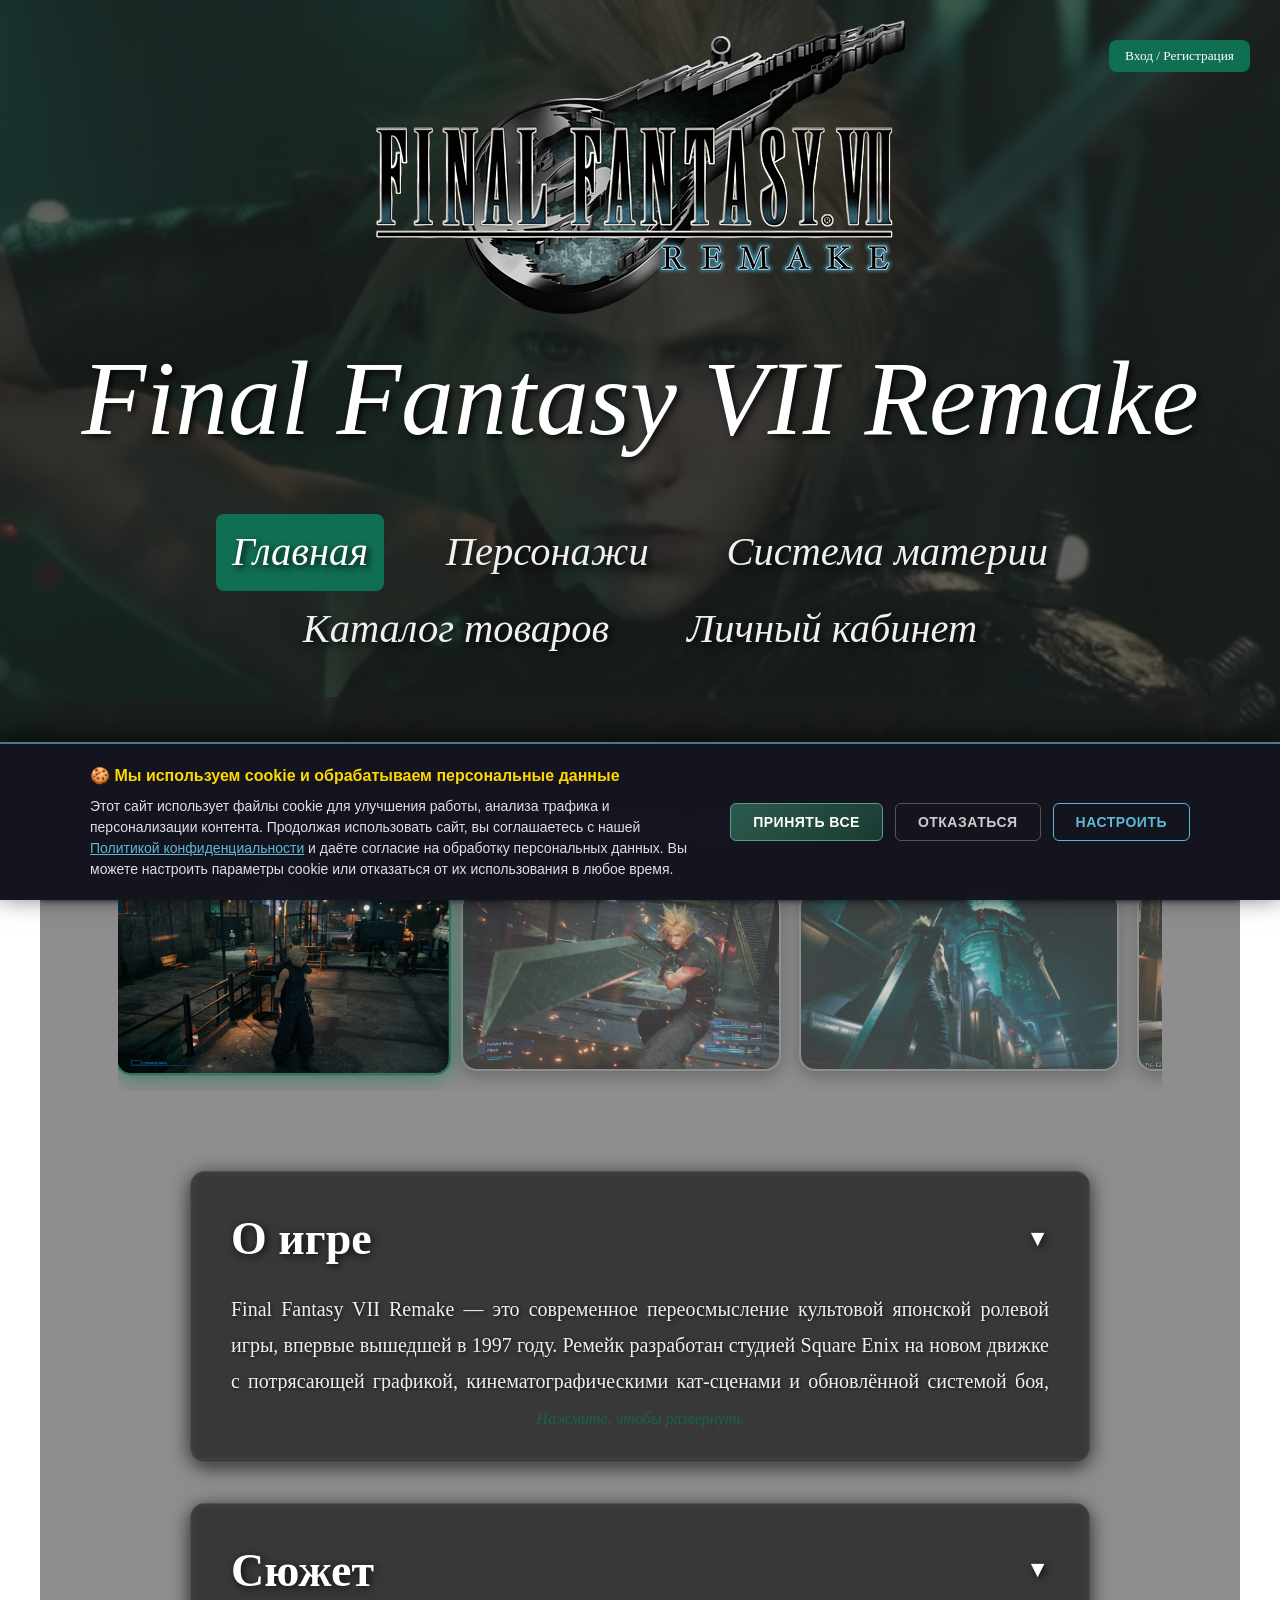
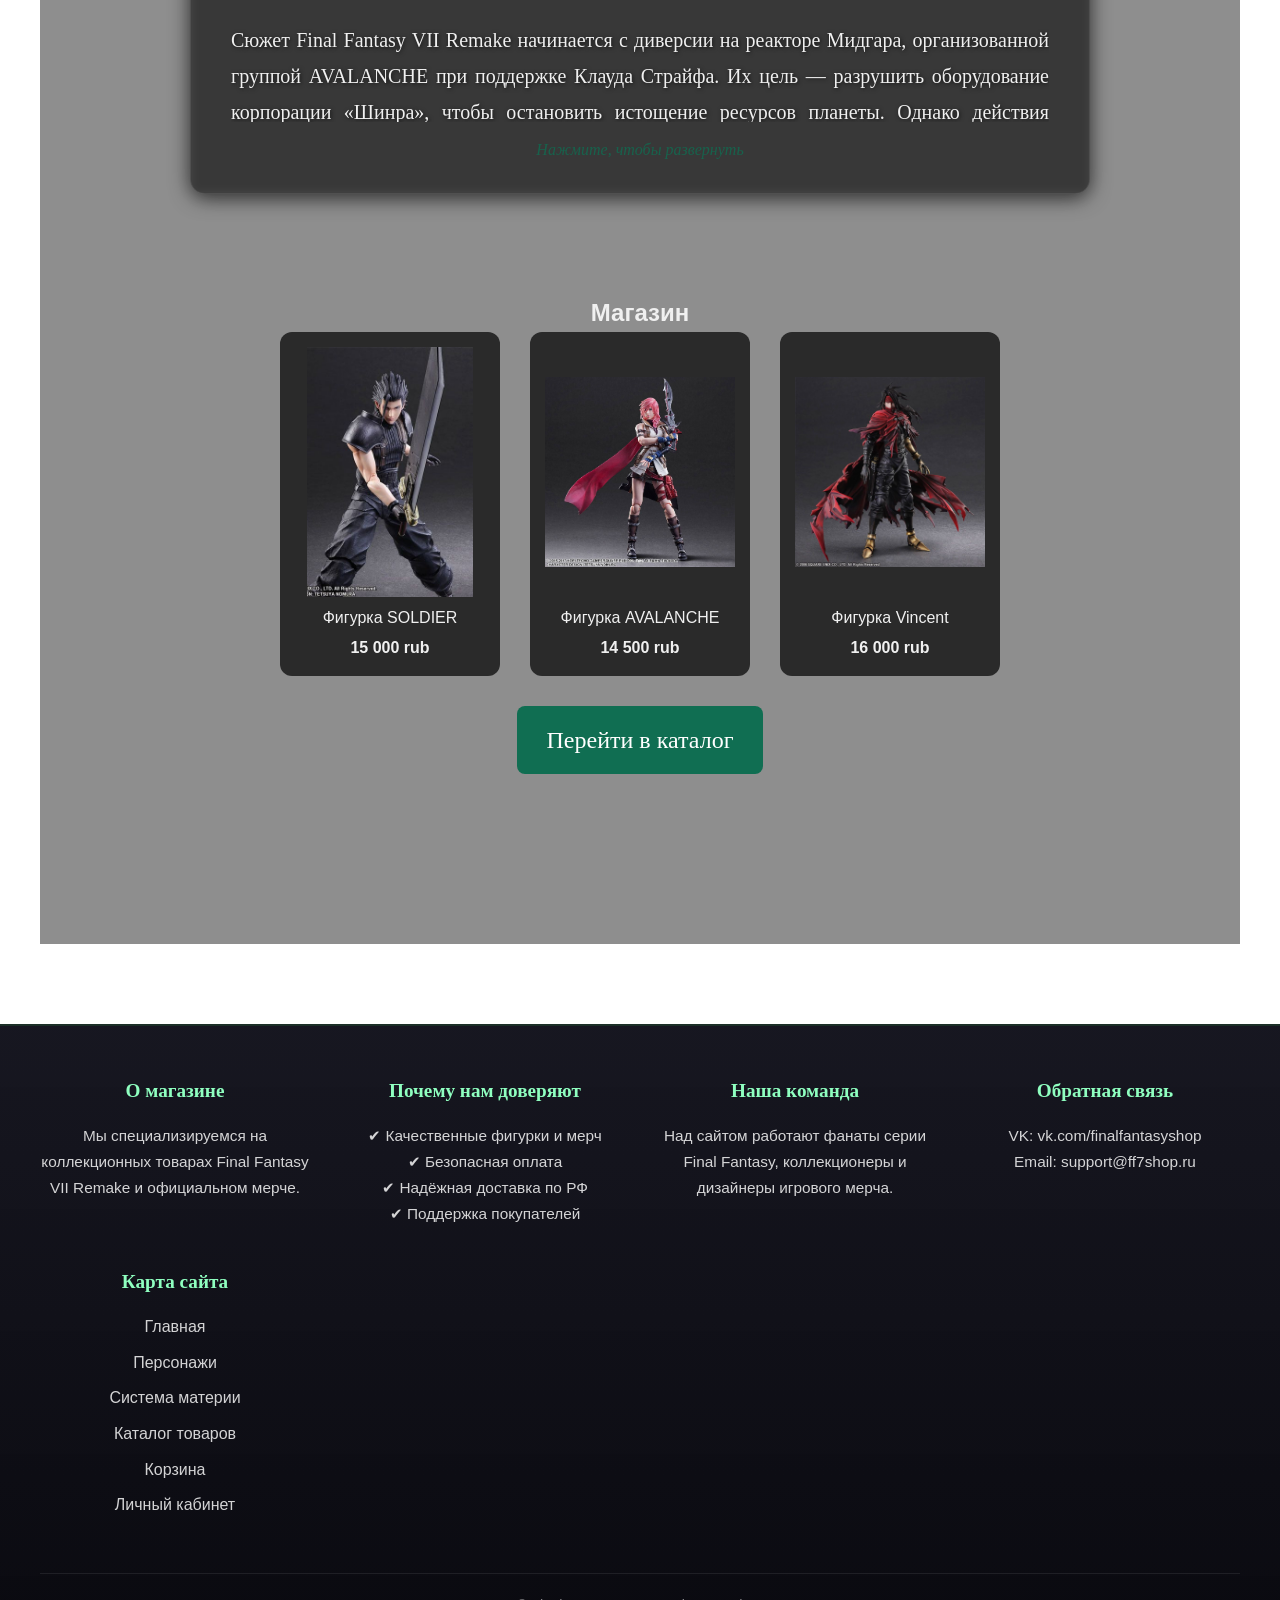
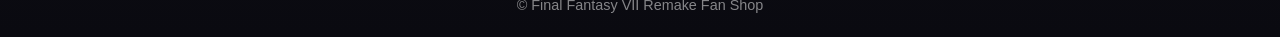
==== commit db37c364: "Update index.html" ====
--- a/index.html
+++ b/index.html
@@ -63,23 +63,34 @@
             <img id="gameplayFull" alt="Полноэкранный геймплей">
         </div>
 
-        <section class="game-description">
-            <h2>О игре</h2>
-            <p>
-                Final Fantasy VII Remake — это современное переосмысление культовой японской ролевой игры, впервые вышедшей в 1997 году. Ремейк разработан студией Square Enix на новом движке с потрясающей графикой, кинематографическими кат-сценами и обновлённой системой боя, сочетающей в себе элементы экшена и классического JRPG.
-                Действие игры разворачивается в огромном индустриальном мегаполисе Мидгаре, где могущественная корпорация «Шинра» добывает жизненную энергию планеты, нанося ей непоправимый вред. Игрок берёт на себя роль Клауда Страйфа — бывшего бойца элитного подразделения SOLDIER, который становится наёмником и присоединяется к подпольной организации AVALANCHE, борющейся за спасение мира.
-                FFVII Remake — не просто пересказ оригинальной истории, а глубокое расширение и переосмысление сюжета, с новыми деталями о героях, врагах и самом мире игры. Благодаря обновлённой боевой системе, улучшенной музыке и проработанным диалогам, игроки погружаются в знакомый, но совершенно новый мир Final Fantasy VII.
-            </p>
-        </section>
-
-        <section class="game-plot">
-            <h2>Сюжет</h2>
-            <p>
-                Сюжет Final Fantasy VII Remake начинается с диверсии на реакторе Мидгара, организованной группой AVALANCHE при поддержке Клауда Страйфа. Их цель — разрушить оборудование корпорации «Шинра», чтобы остановить истощение ресурсов планеты. Однако действия героев приводят к непредвиденным последствиям и запускают цепь событий, меняющих жизни всех участников.
-                Постепенно раскрывается сложная история каждого персонажа: от храброй и загадочной цветочницы Аэрис до решительной и сильной Тифы, лидера борцов за свободу Баррета и других союзников. Герои сталкиваются с могущественными врагами, среди которых выделяется легендарный Сефирот, угрожающий самому существованию планеты.
-                На пути к истине команда сталкивается с тяжелыми испытаниями, раскрывает секреты прошлого, борется с личными страхами и сомнениями. Сюжет ремейка глубже раскрывает отношения между героями и предлагает новые интерпретации ключевых событий, сохраняя дух оригинала и добавляя современную драму и эмоциональную глубину.
-            </p>
-        </section>
+     <section class="game-description">
+    <h2>О игре</h2>
+    <p>
+        Final Fantasy VII Remake — это современное переосмысление культовой японской ролевой игры, впервые вышедшей в 1997 году. Ремейк разработан студией Square Enix на новом движке с потрясающей графикой, кинематографическими кат-сценами и обновлённой системой боя, сочетающей в себе элементы экшена и классического JRPG. Действие игры разворачивается в огромном индустриальном мегаполисе Мидгаре, где могущественная корпорация «Шинра» добывает жизненную энергию планеты, нанося ей непоправимый вред. Игрок берёт на себя роль Клауда Страйфа — бывшего бойца элитного подразделения SOLDIER, который становится наёмником и присоединяется к подпольной организации AVALANCHE, борющейся за спасение мира.
+    </p>
+    <p>
+        Мидгар разделён на верхний город, где живут богатые, и трущобы под огромной стальной плитой. Корпорация «Шинра» контролирует энергию Мако, выкачивая её из планеты с помощью реакторов. Это приводит к медленной гибели мира. Клауд присоединяется к эко-террористической группировке AVALANCHE, которую возглавляет Баррет Уоллес. Их цель — уничтожить реакторы и освободить планету от гнёта корпорации. В ходе миссий Клауд встречает загадочную цветочницу Аэрис и свою подругу детства Тифу Локхарт.
+    </p>
+    <p>
+        FFVII Remake — не просто пересказ оригинальной истории, а глубокое расширение и переосмысление сюжета, с новыми деталями о героях, врагах и самом мире игры. Благодаря обновлённой боевой системе, улучшенной музыке и проработанным диалогам, игроки погружаются в знакомый, но совершенно новый мир Final Fantasy VII. Игра получила высокие оценки критиков и множество наград за дизайн, сюжет и музыку.
+    </p>
+</section>
+
+<section class="game-plot">
+    <h2>Сюжет</h2>
+    <p>
+        Сюжет Final Fantasy VII Remake начинается с диверсии на реакторе Мидгара, организованной группой AVALANCHE при поддержке Клауда Страйфа. Их цель — разрушить оборудование корпорации «Шинра», чтобы остановить истощение ресурсов планеты. Однако действия героев приводят к непредвиденным последствиям и запускают цепь событий, меняющих жизни всех участников.
+    </p>
+    <p>
+        Постепенно раскрывается сложная история каждого персонажа: от храброй и загадочной цветочницы Аэрис до решительной и сильной Тифы, лидера борцов за свободу Баррета и других союзников. Герои сталкиваются с могущественными врагами, среди которых выделяется легендарный Сефирот, угрожающий самому существованию планеты.
+    </p>
+    <p>
+        На пути к истине команда сталкивается с тяжелыми испытаниями, раскрывает секреты прошлого, борется с личными страхами и сомнениями. Сюжет ремейка глубже раскрывает отношения между героями и предлагает новые интерпретации ключевых событий, сохраняя дух оригинала и добавляя современную драму и эмоциональную глубину. Финал первой части оставляет множество вопросов и готовит игроков к продолжению истории в следующих частях ремейка.
+    </p>
+    <p>
+        Особое внимание в ремейке уделено персонажам второго плана — Джесси, Биггсу и Веджу, которые получили полноценные сюжетные арки. Также значительно расширена история Хайдеггера, президента Шинры и профессора Ходзё. Игра поднимает темы экологии, социального неравенства, дружбы и самопожертвования, что делает её актуальной и для современных игроков.
+    </p>
+</section>
 
         <section class="shop-preview">
             <h2>Магазин</h2>
--- a/css/styles.css
+++ b/css/styles.css
@@ -88,7 +88,17 @@
     margin-right: auto;
     font-size: 1.25em;
     border: 1px solid rgba(255, 255, 255, 0.08);
-}
+    cursor: pointer;
+    position: relative;
+    overflow: hidden;
+    transition: all 0.4s ease;
+}
+.game-description:hover, .game-plot:hover {
+    background: rgba(42, 42, 42, 0.8);
+    border: 1px solid rgba(16, 110, 82, 0.5);
+    box-shadow: 0 6px 25px rgba(16, 110, 82, 0.3);
+}
+
 
 
 .game-description h2, .game-plot h2 {
@@ -97,10 +107,60 @@
     margin-bottom: 15px;
     font-size: 2.3em;
     text-shadow: 2px 2px 8px rgba(0, 0, 0, 0.8);
+    display: flex;
+    justify-content: space-between;
+    align-items: center;
+    user-select: none;
+}
+.game-description h2::after, .game-plot h2::after {
+    content: "▼";
+    font-size: 0.5em;
+    transition: transform 0.4s ease;
+    margin-left: 15px;
 }
 .game-description p, .game-plot p {
     text-shadow: 1px 1px 4px rgba(0, 0, 0, 0.7);
     line-height: 1.8;
+}
+.game-description.expanded h2::after, .game-plot.expanded h2::after {
+    transform: rotate(180deg);
+}
+
+.game-description .content-wrapper, .game-plot .content-wrapper {
+    max-height: 100px;
+    overflow: hidden;
+    transition: max-height 0.6s ease;
+}
+
+.game-description.expanded .content-wrapper, .game-plot.expanded .content-wrapper {
+    max-height: 2000px;
+}
+
+.game-description .expand-hint, .game-plot .expand-hint {
+    text-align: center;
+    color: rgba(16, 110, 82, 0.8);
+    font-size: 0.8em;
+    margin-top: 15px;
+    font-style: italic;
+    user-select: none;
+}
+
+.game-description .collapse-hint, .game-plot .collapse-hint {
+    display: none;
+    text-align: center;
+    color: rgba(16, 110, 82, 0.8);
+    font-size: 0.8em;
+    margin-top: 15px;
+    font-style: italic;
+    user-select: none;
+}
+
+.game-description.expanded .expand-hint, .game-plot.expanded .expand-hint {
+    display: none;
+}
+
+.game-description.expanded .collapse-hint, .game-plot.expanded .collapse-hint {
+    display: block;
 }
 
 @media (max-width: 768px) {
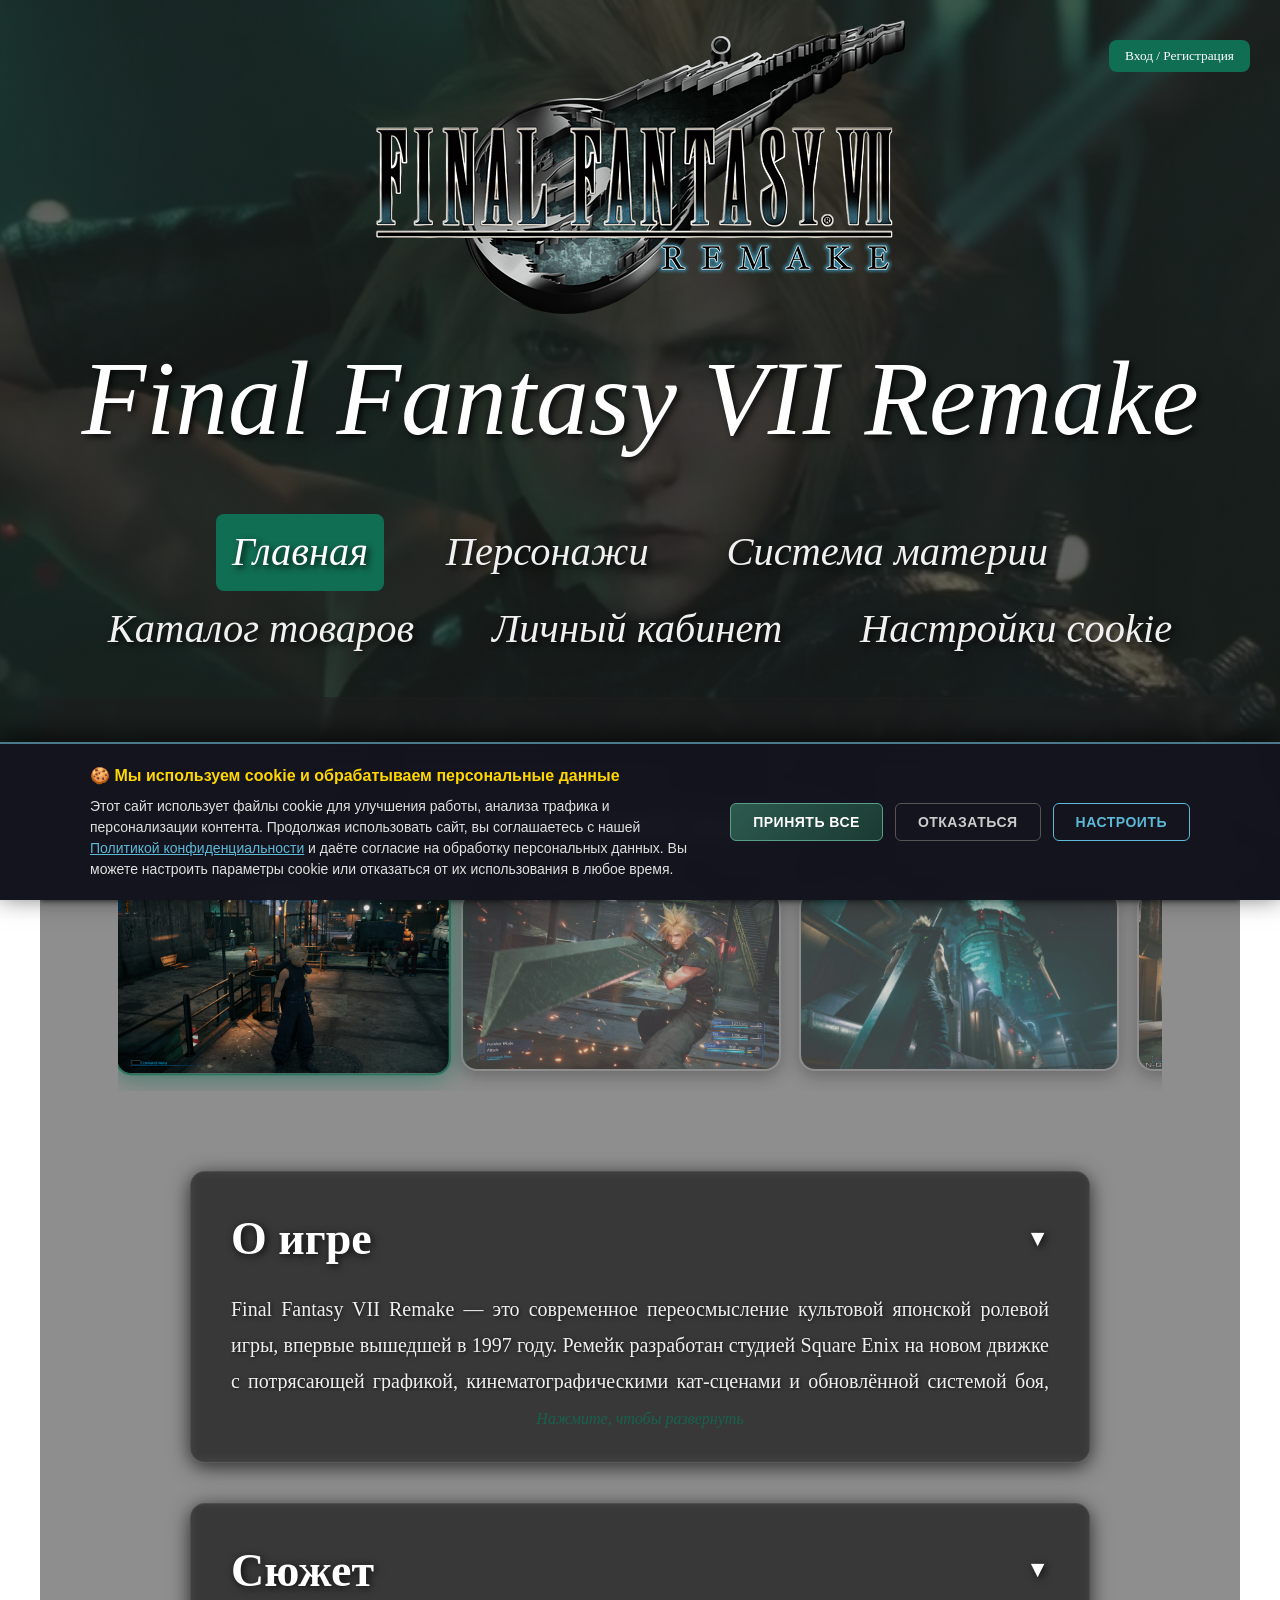
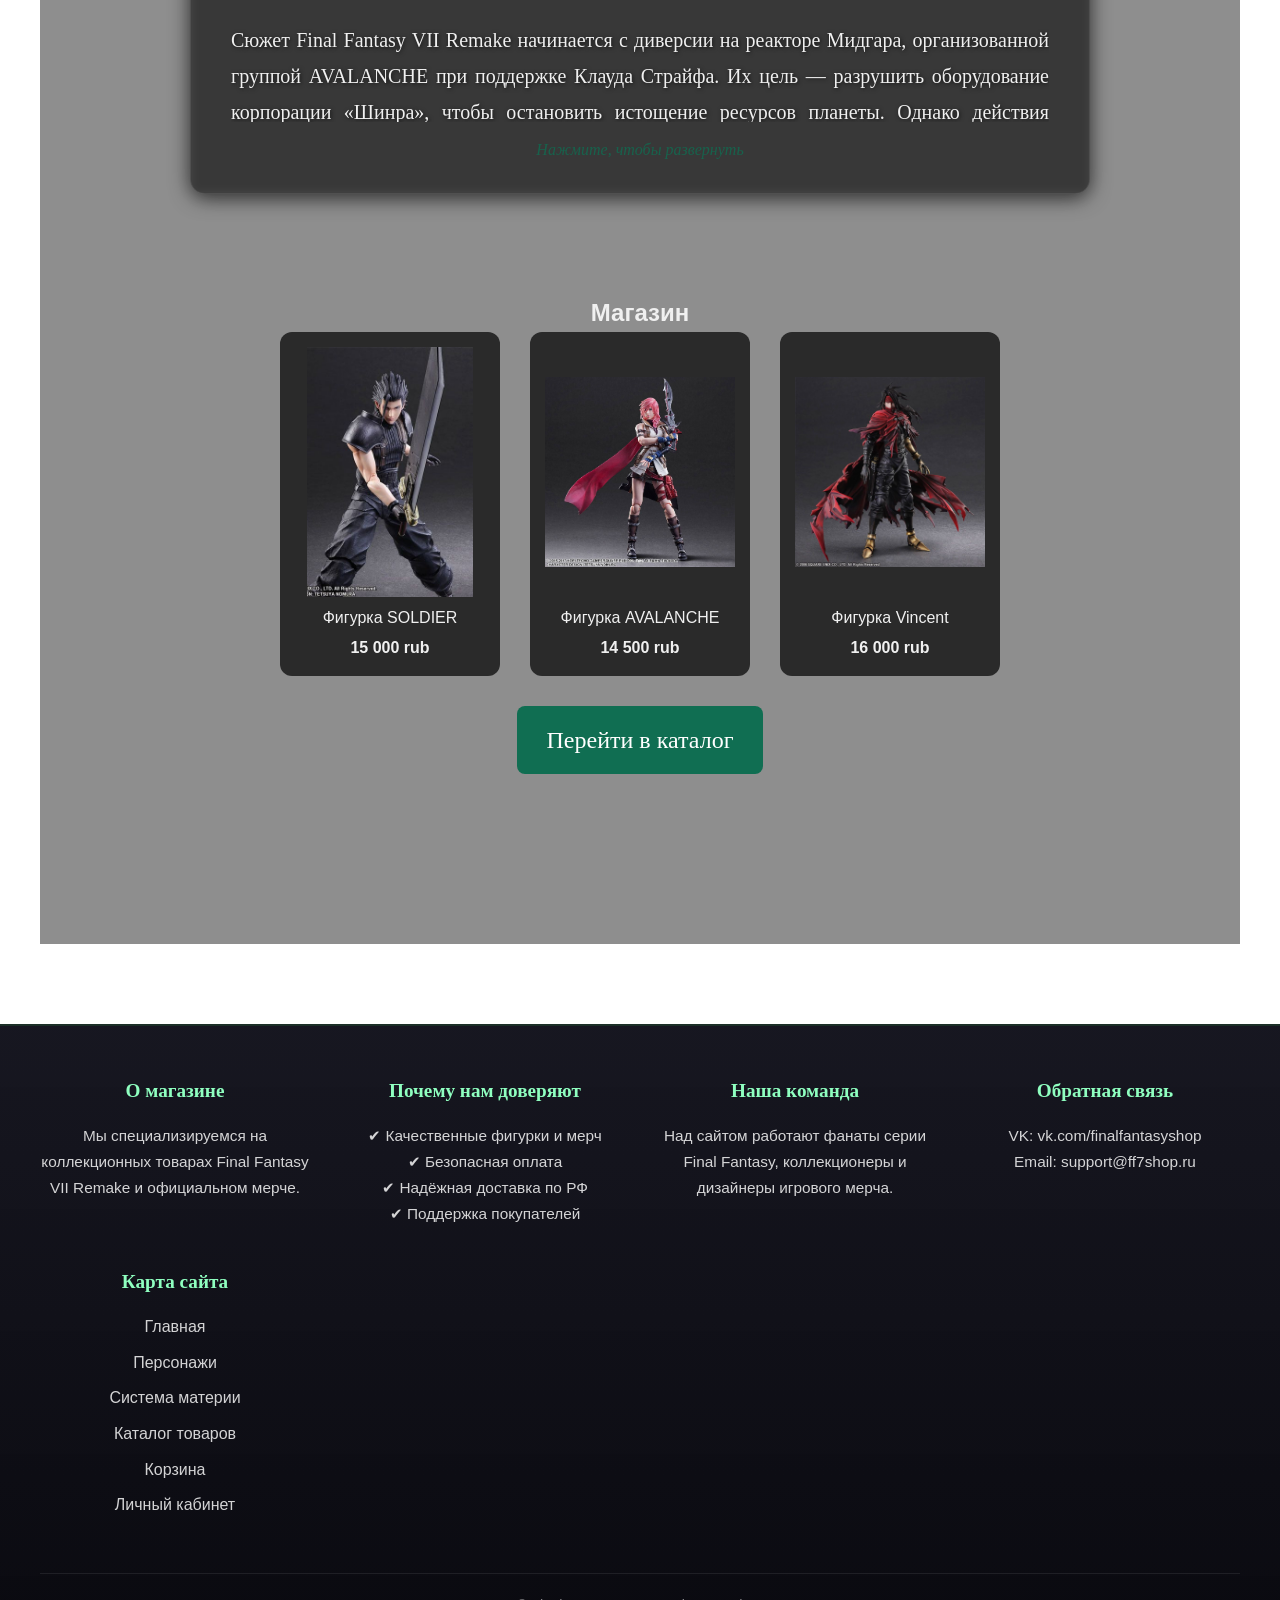
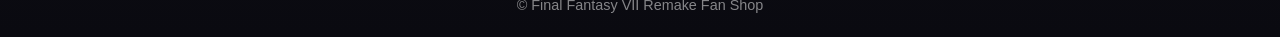
==== commit d8d293c4: "Update index.html" ====
--- a/index.html
+++ b/index.html
@@ -40,6 +40,7 @@
             <a href="materia.html">Система материи</a>
             <a href="shop.html">Каталог товаров</a>
             <a href="profile.html">Личный кабинет</a>
+            <a href="#" onclick="openCookieSettings(); return false;">Настройки cookie</a>
         </nav>
     </header>
 
@@ -117,18 +118,37 @@
         </section>
     </main>
 
-    <div id="authModal" class="modal">
-        <div class="modal-content">
-            <span class="close" onclick="closeAuthModal()">&times;</span>
-            <h2>Вход / Регистрация</h2>
-            <form class="auth-form">
-                <input type="text" placeholder="Имя пользователя" required>
-                <input type="email" placeholder="Email" required>
-                <input type="password" placeholder="Пароль" required>
-                <button type="submit">Войти</button>
-            </form>
-        </div>
-    </div>
+  <div id="authModal" class="modal">
+    <div class="modal-content">
+        <span class="close" onclick="closeAuthModal()">&times;</span>
+        
+        <div class="auth-tabs">
+            <button class="auth-tab active" onclick="switchAuthTab('login')">Войти</button>
+            <button class="auth-tab" onclick="switchAuthTab('register')">Регистрация</button>
+        </div>
+
+        <form class="auth-form active" id="loginForm">
+            <input type="text" id="loginUsername" placeholder="Имя пользователя" required>
+            <input type="password" id="loginPassword" placeholder="Пароль" required>
+            <button type="submit">Войти</button>
+        </form>
+
+        <form class="auth-form" id="registerForm">
+            <input type="text" id="regUsername" placeholder="Имя пользователя" required>
+            <input type="email" id="regEmail" placeholder="Email" required>
+            
+            <div class="password-field">
+                <input type="password" id="regPassword" placeholder="Пароль" required>
+                <div class="password-strength">
+                    <div class="strength-bar" id="strengthBar"></div>
+                </div>
+                <span class="password-hint" id="passwordHint"></span>
+            </div>
+            
+            <button type="submit" id="regSubmitBtn">Зарегистрироваться</button>
+        </form>
+    </div>
+</div>
 
     <div id="cookieConsentBanner" class="cookie-consent-banner" style="display: none;">
         <div class="cookie-consent-content">
--- a/css/styles.css
+++ b/css/styles.css
@@ -93,13 +93,12 @@
     overflow: hidden;
     transition: all 0.4s ease;
 }
+
 .game-description:hover, .game-plot:hover {
     background: rgba(42, 42, 42, 0.8);
     border: 1px solid rgba(16, 110, 82, 0.5);
     box-shadow: 0 6px 25px rgba(16, 110, 82, 0.3);
 }
-
-
 
 .game-description h2, .game-plot h2 {
     font-family: "Cinzel", serif;
@@ -112,16 +111,19 @@
     align-items: center;
     user-select: none;
 }
+
 .game-description h2::after, .game-plot h2::after {
     content: "▼";
     font-size: 0.5em;
     transition: transform 0.4s ease;
     margin-left: 15px;
 }
+
 .game-description p, .game-plot p {
     text-shadow: 1px 1px 4px rgba(0, 0, 0, 0.7);
     line-height: 1.8;
 }
+
 .game-description.expanded h2::after, .game-plot.expanded h2::after {
     transform: rotate(180deg);
 }
@@ -161,16 +163,6 @@
 
 .game-description.expanded .collapse-hint, .game-plot.expanded .collapse-hint {
     display: block;
-}
-
-@media (max-width: 768px) {
-    body {
-        background-attachment: scroll;
-    }
-    
-    .game-description, .game-plot {
-        padding: 20px;
-    }
 }
 
 .character-gallery {
@@ -611,6 +603,26 @@
 
 .gameplay-scroll img:hover {
     transform: scale(1.03);
+}
+
+.gameplay-scroll .slide {
+    opacity: 0.6;
+    transform: scale(1);
+    box-shadow: 0 5px 18px rgba(0,0,0,0.45);
+    border: 2px solid transparent;
+    z-index: 1;
+    transition: all 0.5s ease;
+    cursor: pointer;
+    position: relative;
+    flex-shrink: 0;
+}
+
+.gameplay-scroll .slide.active {
+    opacity: 1 !important;
+    transform: scale(1.05) !important;
+    box-shadow: 0 0 25px rgba(16, 110, 82, 0.7) !important;
+    border: 2px solid rgba(16, 110, 82, 0.8) !important;
+    z-index: 2 !important;
 }
 
 .gameplay-modal {
@@ -1119,7 +1131,87 @@
     justify-content: flex-end;
 }
 
+.password-field {
+    position: relative;
+    width: 100%;
+    margin-bottom: 15px;
+}
+
+.password-field input {
+    width: 100%;
+    padding: 10px;
+    border-radius: 6px;
+    border: none;
+    font-size: 1em;
+    margin-bottom: 8px;
+}
+
+.password-strength {
+    height: 6px;
+    background: rgba(255, 255, 255, 0.1);
+    border-radius: 3px;
+    overflow: hidden;
+    margin-bottom: 5px;
+}
+
+.strength-bar {
+    height: 100%;
+    width: 0%;
+    border-radius: 3px;
+    transition: all 0.4s ease;
+}
+
+.password-hint {
+    display: block;
+    font-size: 0.8em;
+    color: #aaa;
+    min-height: 18px;
+    transition: color 0.3s ease;
+}
+
+.auth-tabs {
+    display: flex;
+    gap: 0;
+    margin-bottom: 25px;
+    border-radius: 8px;
+    overflow: hidden;
+}
+
+.auth-tab {
+    flex: 1;
+    padding: 12px;
+    background: rgba(255, 255, 255, 0.08);
+    border: none;
+    color: #aaa;
+    cursor: pointer;
+    font-family: 'Cinzel', serif;
+    font-size: 1em;
+    transition: all 0.3s ease;
+}
+
+.auth-tab.active {
+    background: #106e52;
+    color: white;
+}
+
+.auth-tab:hover:not(.active) {
+    background: rgba(255, 255, 255, 0.15);
+    color: #fff;
+}
+
+.auth-form {
+    display: none;
+}
+
+.auth-form.active {
+    display: block;
+}
+
 @media (max-width: 768px) {
+    body {
+        background-attachment: scroll;
+    }
+    
     .character-icons {
         flex-direction: column;
     }
@@ -1140,23 +1232,4 @@
     .cookie-text {
         flex: 1 1 auto;
     }
-.gameplay-scroll .slide {
-    opacity: 0.6;
-    transform: scale(1);
-    box-shadow: 0 5px 18px rgba(0,0,0,0.45);
-    border: 2px solid transparent;
-    z-index: 1;
-    transition: all 0.5s ease;
-    cursor: pointer;
-    position: relative;
-    flex-shrink: 0;
-}
-
-.gameplay-scroll .slide.active {
-    opacity: 1 !important;
-    transform: scale(1.05) !important;
-    box-shadow: 0 0 25px rgba(16, 110, 82, 0.7) !important;
-    border: 2px solid rgba(16, 110, 82, 0.8) !important;
-    z-index: 2 !important;
-}
-}
+}
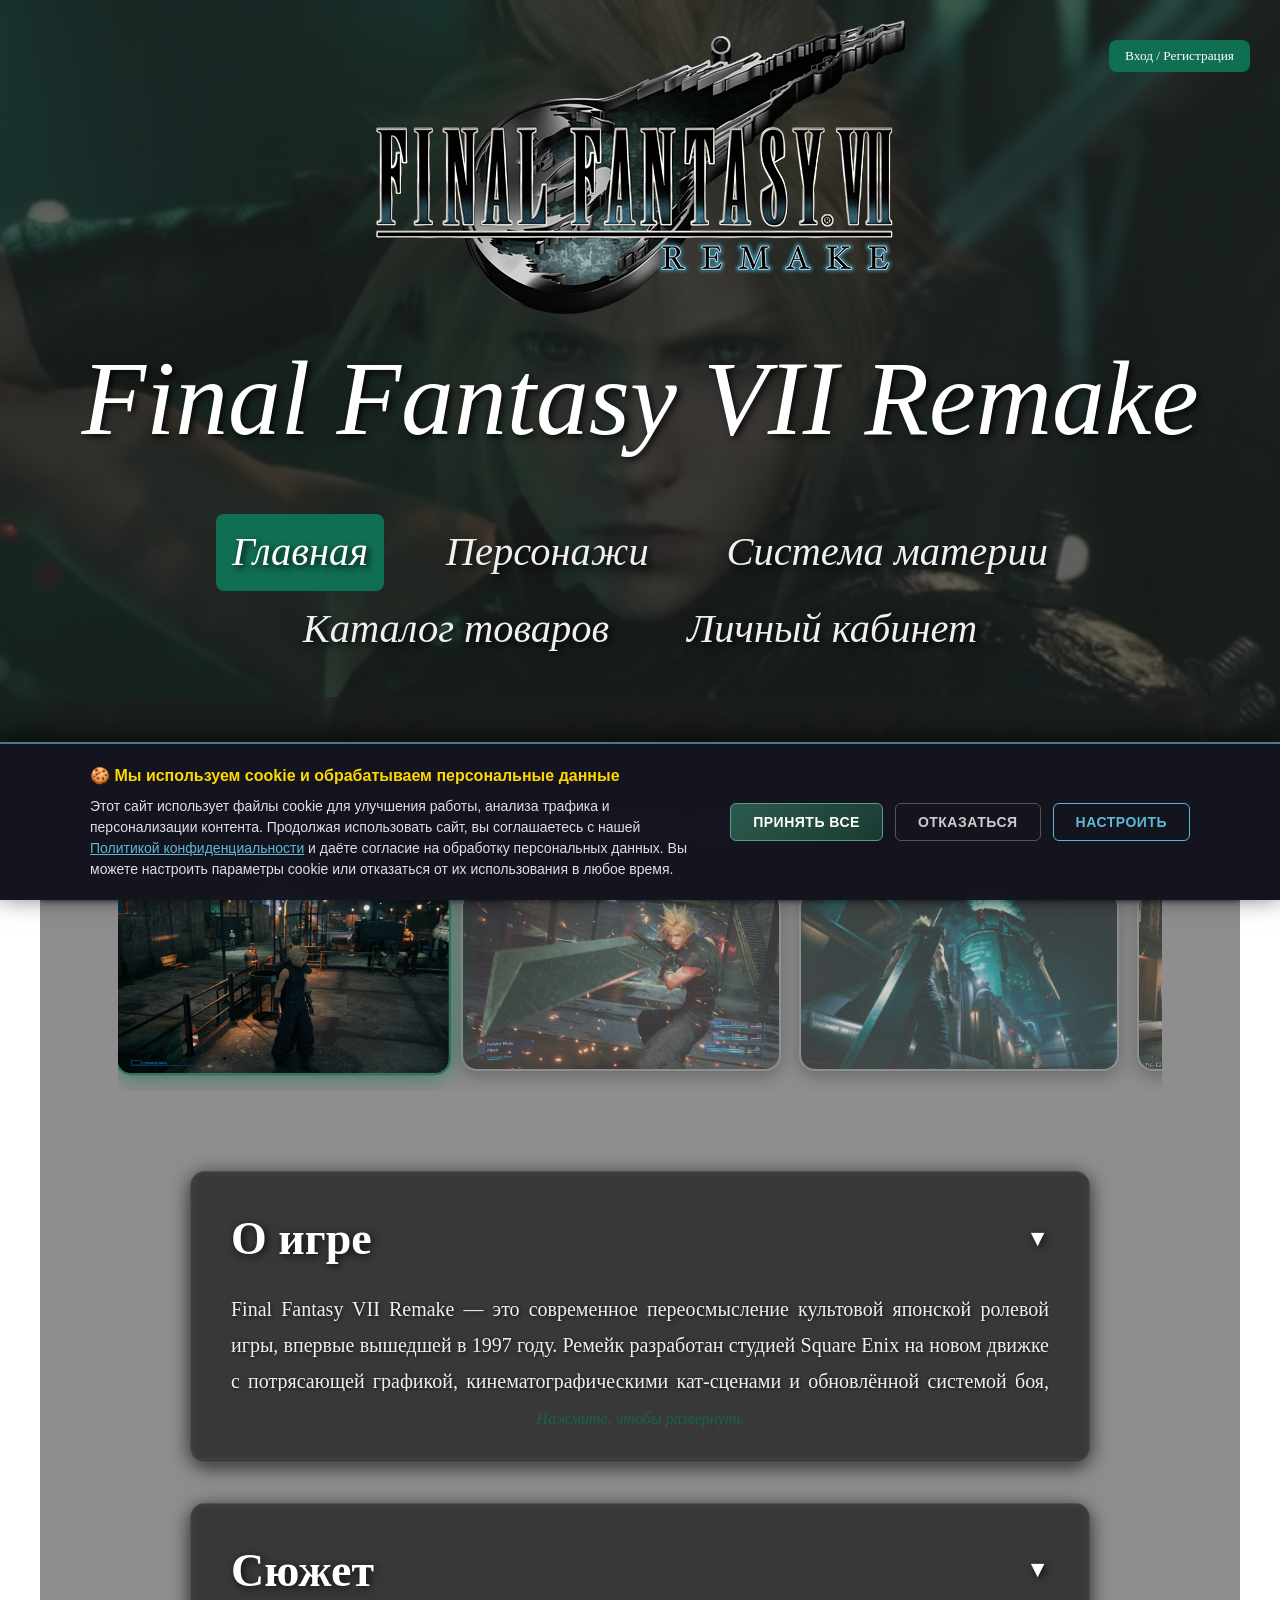
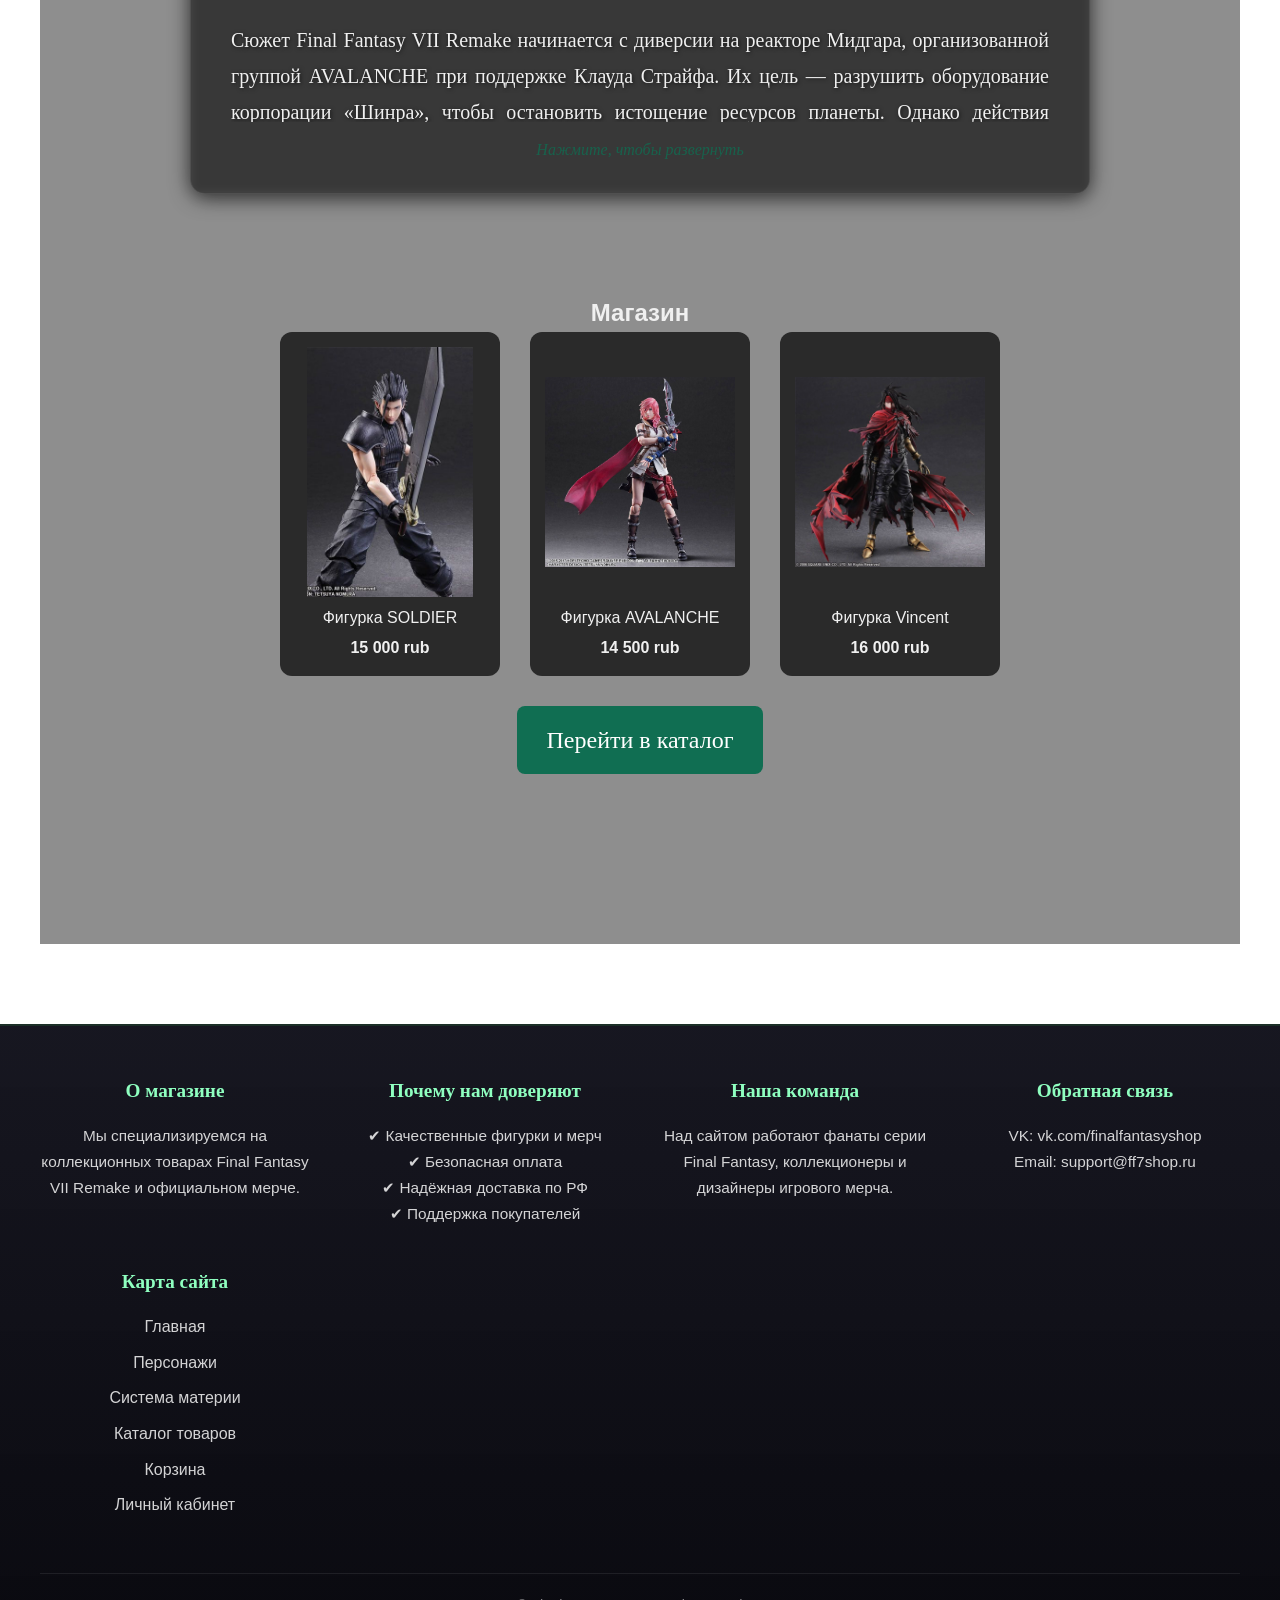
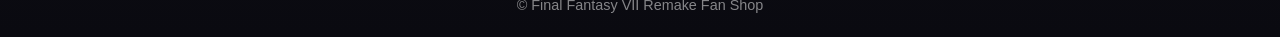
==== commit 499bd0ba: "Update index.html" ====
--- a/index.html
+++ b/index.html
@@ -40,7 +40,6 @@
             <a href="materia.html">Система материи</a>
             <a href="shop.html">Каталог товаров</a>
             <a href="profile.html">Личный кабинет</a>
-            <a href="#" onclick="openCookieSettings(); return false;">Настройки cookie</a>
         </nav>
     </header>
 
